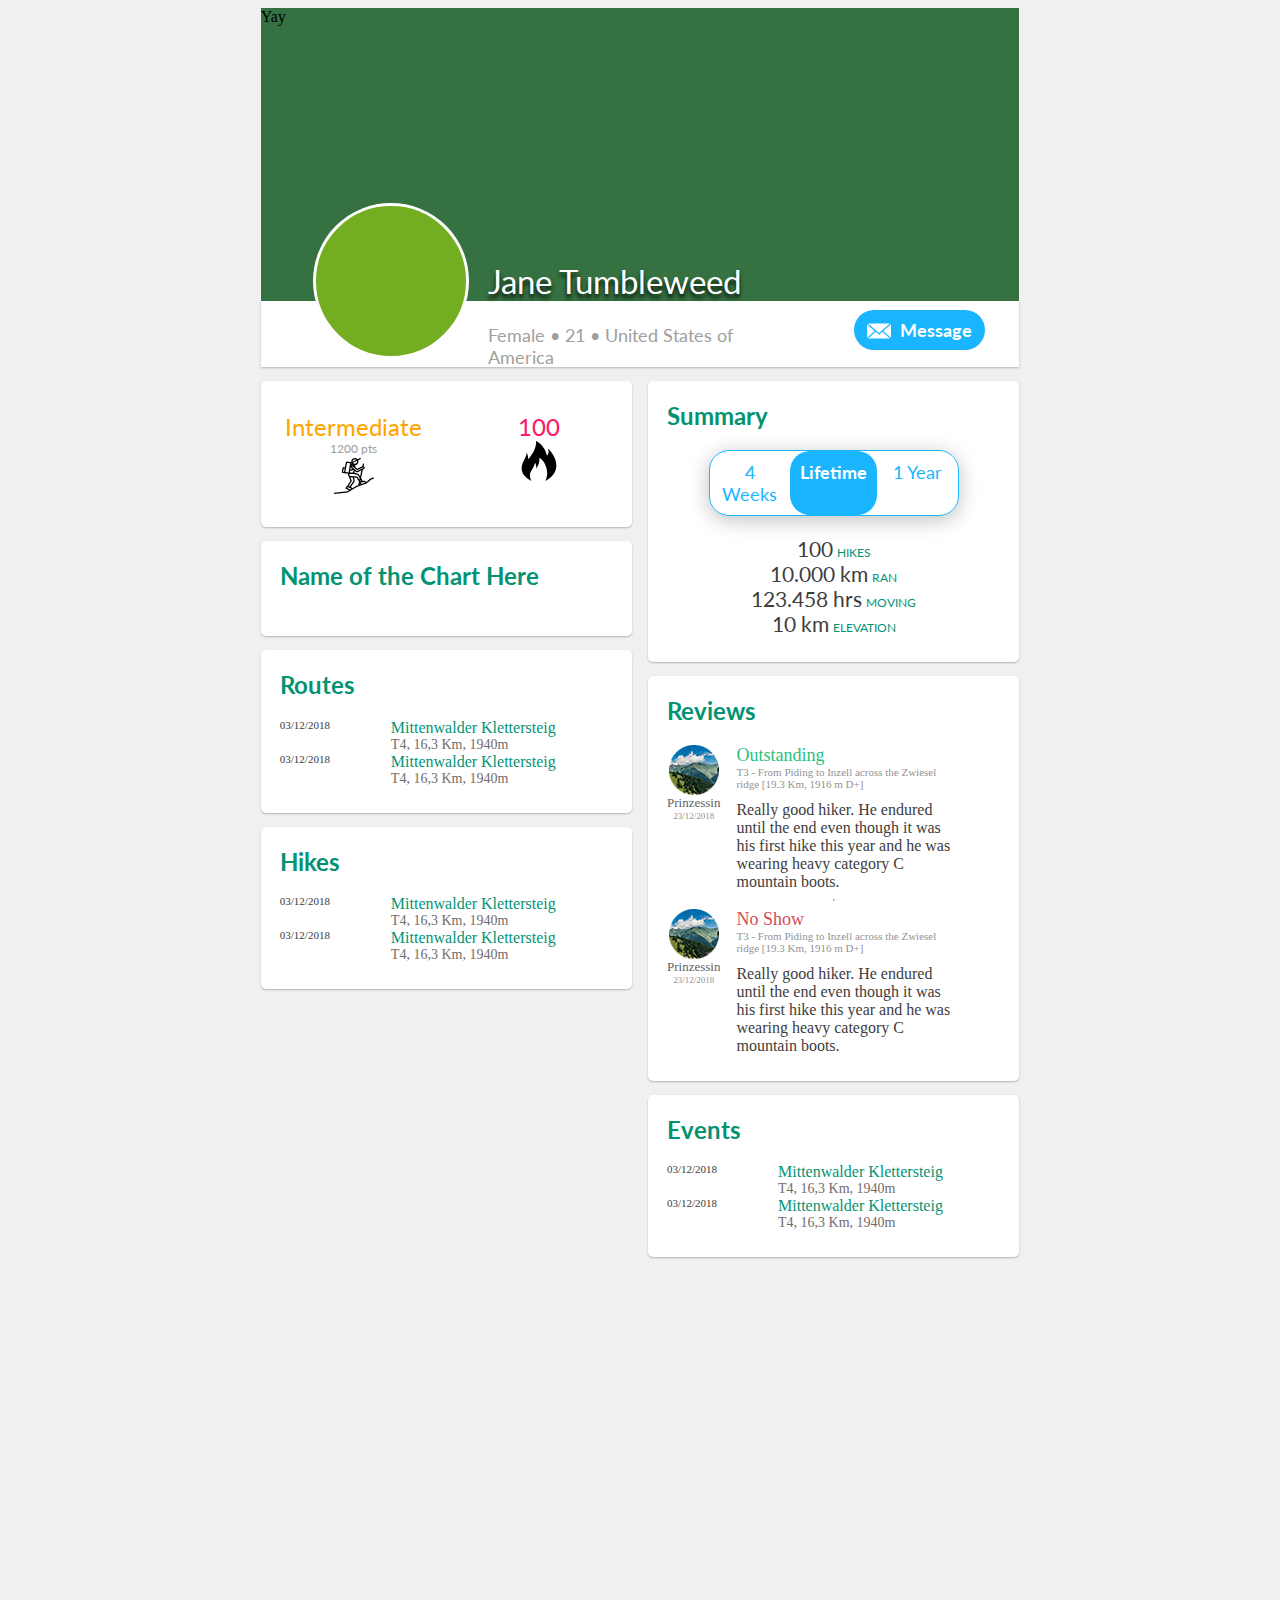
==== profile.html @ 870a99e7 "Responsive width" ====
<html>
<head>
 <link rel="stylesheet" type="text/css" href="style.css">
 <link href="https://fonts.googleapis.com/css?family=Lato" rel="stylesheet">
</head>
<body>
<div id="center">
<header>
  <div id="cover-photo">
    Yay
    <div id="profile-pic">
    </div>
    <div id="name">
    Jane Tumbleweed
    </div>
  </div>
  <div id="basic-info">
    <div class="info-section">
    <span class="info">Female • 21 • United States of America</span>
    </div>
    <div class="info-button">
      <button class="button">
        <span class="button-icon msgicon"/></span>
        <span>Message</span>
      </button>
    </div>
  </div>
</header>
<div id="body">
  <div class="column">
    <div class="content exp">
      <div class="experience">
        <span class="exp-level">Intermediate</span><br/>
        <span class="exp-level pts">1200 pts</span><br/>
        <img height="40px" width="40px" src="img/adventurer.svg"/>
      </div>
      <div class="experience">
        <span class="karma">100</span><br/>
        <img height="40px" width="40px" src="img/karma.svg"/>

      </div>
    </div>
    <div class="content">
      <h2>Name of the Chart Here</h2>
    </div>
    <div class="content">
      <h2>Routes</h2>
      <div class="route">
        <div class="route-date">
          03/12/2018
        </div>
        <div class="route-details">
          <h4>Mittenwalder Klettersteig</h4>
          <span class="subtitle">T4, 16,3 Km, 1940m</span>
        </div>
      </div>
      <div class="route">
        <div class="route-date">
          03/12/2018
        </div>
        <div class="route-details">
          <h4>Mittenwalder Klettersteig</h4>
          <span class="subtitle">T4, 16,3 Km, 1940m</span>
        </div>
      </div>
    </div>
    <div class="content">
      <h2>Hikes</h2>
      <div class="route">
        <div class="route-date">
          03/12/2018
        </div>
        <div class="route-details">
          <h4>Mittenwalder Klettersteig</h4>
          <span class="subtitle">T4, 16,3 Km, 1940m</span>
        </div>
      </div>
      <div class="route">
        <div class="route-date">
          03/12/2018
        </div>
        <div class="route-details">
          <h4>Mittenwalder Klettersteig</h4>
          <span class="subtitle">T4, 16,3 Km, 1940m</span>
        </div>
      </div>
    </div>
  </div>
  <div class="column">
    <div class="content summary">
      <h2>Summary</h2>
      <div class="tab">
        <div class="tab-inactive">
          4 Weeks
        </div>
        <div class="tab-active">
          Lifetime
        </div>
        <div class="tab-inactive">
          1 Year
        </div>
      </div>
      <span class="exp-data">100</span> <span class="exp-name">HIKES</span><br/>
      <span class="exp-data">10.000 km</span> <span class="exp-name">RAN</span><br/>
      <span class="exp-data">123.458 hrs</span> <span class="exp-name">MOVING</span><br/>
      <span class="exp-data">10 km</span> <span class="exp-name">ELEVATION</span><br/>
    </div>
    <div class="content">
      <h2>Reviews</h2>
      <div class="review">
        <div class="review-deets">
          <img src="img/reviewer.png"/>
          <div class="reviewer-name">Prinzessin</div>
          <div class="review-date">23/12/2018</div>
        </div>
        <div class="review-content">
          <div class="review-content outstanding">Outstanding</div>
          <div class="review-content subtitle">T3 - From Piding to Inzell across the Zwiesel ridge [19.3 Km, 1916 m D+]</div>
          <div class="review-body">Really good hiker. He endured until the end even though it was his first hike this year and he was wearing heavy category C mountain boots.</div>
        </div>
      </div>
      <hr>
      <div class="review">
        <div class="review-deets">
          <img src="img/reviewer.png"/>
          <div class="reviewer-name">Prinzessin</div>
          <div class="review-date">23/12/2018</div>
        </div>
        <div class="review-content">
          <div class="review-content bad">No Show</div>
          <div class="review-content subtitle">T3 - From Piding to Inzell across the Zwiesel ridge [19.3 Km, 1916 m D+]</div>
          <div class="review-body">Really good hiker. He endured until the end even though it was his first hike this year and he was wearing heavy category C mountain boots.</div>
        </div>
      </div>
    </div>
    <div class="content">
      <h2>Events</h2>
      <div class="route">
        <div class="route-date">
          03/12/2018
        </div>
        <div class="route-details">
          <h4>Mittenwalder Klettersteig</h4>
          <span class="subtitle">T4, 16,3 Km, 1940m</span>
        </div>
      </div>
      <div class="route">
        <div class="route-date">
          03/12/2018
        </div>
        <div class="route-details">
          <h4>Mittenwalder Klettersteig</h4>
          <span class="subtitle">T4, 16,3 Km, 1940m</span>
        </div>
      </div>
    </div>
  </div>
</div>
</div>
</body>
</html>
---- style.css ----
body{
  background: #F0F0F0;
}

h2{
font-family: Lato;
font-weight: bold;
font-size: 24px;
color: #049372;
text-align: left;
}

h4{
  font-family: Roboto;
  font-style: normal;
  font-weight: normal;
  font-size: 16px;
  color: #049376;
  margin: unset;
}
#center{
  display: grid;
  margin: 0 auto;
  width: 60%;
}

header {
  display: grid;
}


#cover-photo{
  background: #367241;
  position: relative;
  height: 293px;
}

#name{
  position: absolute;
  bottom: 0px;
  left: 227px;
  font-family: Lato;
font-style: normal;
font-weight: normal;
font-size: 33px;
line-height: normal;
color: #FFFFFF;
text-shadow: 0px 4px 4px rgba(0, 0, 0, 0.9);

}

#profile-pic{
  position: absolute;
  top: 195px;
  left: 52px;
  width: 150px;
  height: 150px;
  background: #73AD21;
  border: 3px solid #ffffff;
  border-radius: 100px;
}
#basic-info{
  display: grid;
  background: #FFFFFF;
  grid-template-columns: 2fr 1fr;
  height: 66px;
  box-shadow: 0px 1px 2px rgba(0, 0, 0, 0.25);
}

.info-section{
  display:flex;
}

.info-button{
  display:flex;
  justify-content: flex-end;
  padding: 9px 34px 0 0;
}

.info{
  font-family: Lato;
font-size: 18px;
margin: 23px 0 0 227px;
color: #9E9E9E;
}

.msgicon{
  background-image: url(img/mail2.svg);
}

.button{
width: 131px;
height: 40px;
left: 983px;
top: 352px;
background: #19B5FE;
border-radius: 20px;
border: none;
font-family: Lato;
font-style: normal;
font-weight: bold;
font-size: 18px;
line-height: normal;
color: #FFFFFF;
}
.button > span{
  vertical-align: middle;
}
.button-icon{
  width: 24px;
  height: 24px;
  display:inline-block;
  margin-right: 5px;
}


#body{
  display: grid;
  grid-template-columns: 1fr 1fr;
  grid-template-rows: 1fr 1fr;
  padding-top: 14px;
  grid-gap: 14px 16px;
}

.column{
  display: grid;
  grid-template-columns: 1fr;
  row-gap: 14px;
  grid-auto-rows: minmax(min-content, max-content);
}

.content{
  width: auto;
  background: #FFFFFF;
  box-shadow: 0px 1px 2px rgba(0, 0, 0, 0.25);
  border-radius: 5px;
  display: grid;
  padding: 0 19px 26px 19px;
}

.content.exp{
  padding: 31px 0 31px 0;
  text-align:center;
  grid-template-columns: 1fr 1fr;
}

.exp-level{
font-family: Lato;
font-size: 24px;
color: #FFA400;
}
.exp-level.pts{
font-size: 12px;
line-height: normal;
color: #9E9E9E;
}

.karma{
  font-family: Lato;
font-size: 24px;
color: #FE1965;
}

.review{
  display:grid;
  grid-template-columns: 0.2fr 1fr;
  margin-right: 40px;
  grid-column-gap: 16px;
}

.review-deets{
  text-align: center;
}

.exp-data{
font-family: Lato;
font-size: 21px;
color: #3D3D3D;
  white-space: nowrap;
}
.exp-name{
  font-family: Lato;
  font-size: 12px;
  color: #049372;
}
.content.summary{
  text-align:center;
  display:block;
}

.tab{
  display:grid;
  grid-template-columns: 1fr 1fr 1fr;
  border: 1px solid #19B5FE;
  box-sizing: border-box;
  box-shadow: 0px 4px 20px rgba(0, 0, 0, 0.25);
  border-radius: 20px;
  width: 75%;
  text-align: center;
  margin: 0 auto 20px;
}

.tab-active{
background-color: #19B5FE;
box-sizing: border-box;
border-radius: 20px;
font-family: Lato;
font-style: normal;
font-weight: bold;
font-size: 18px;
line-height: normal;
color: #FFFFFF;
padding: 10px;
}

.tab-inactive{
  font-family: Lato;
  font-style: normal;
  font-weight: normal;
  font-size: 18px;
  line-height: normal;
  color: #19B5FE;
  padding: 10px;

}
.route{
  display:grid;
  grid-template-columns: 0.5fr 1fr;
}
.subtitle{
font-family: Roboto;
font-size: 14px;
color: #736C6C;
}
.route-date{
  font-family: Roboto;
  font-style: normal;
  font-weight: normal;
  font-size: 11px;
  line-height: normal;
  color: #3D3D3D;

}

.review-content{
  font-family: Roboto;
  font-style: normal;
  font-weight: normal;
  font-size: 18px;
  line-height: normal;
}
.review-content.outstanding{
color: #26C281;
}
.review-content.bad{
color: #D24D57;
}
.review-content.ok{
  color: #FE9F19;
}
.review-body{
  font-family: Roboto;
font-style: normal;
font-weight: normal;
font-size: 16px;
line-height: normal;
color: #3D3D3D;
}

.review-content.subtitle{
  font-size: 11px;
  color: #939393;
  margin-bottom: 11px;
}
.reviewer-name{
  font-family: Roboto;
font-style: normal;
font-weight: normal;
font-size: 13px;
line-height: normal;
color: #626262;
}
.review-date{
  font-family: Roboto;
font-style: normal;
font-weight: normal;
font-size: 9px;
line-height: normal;
color: #939393;

}
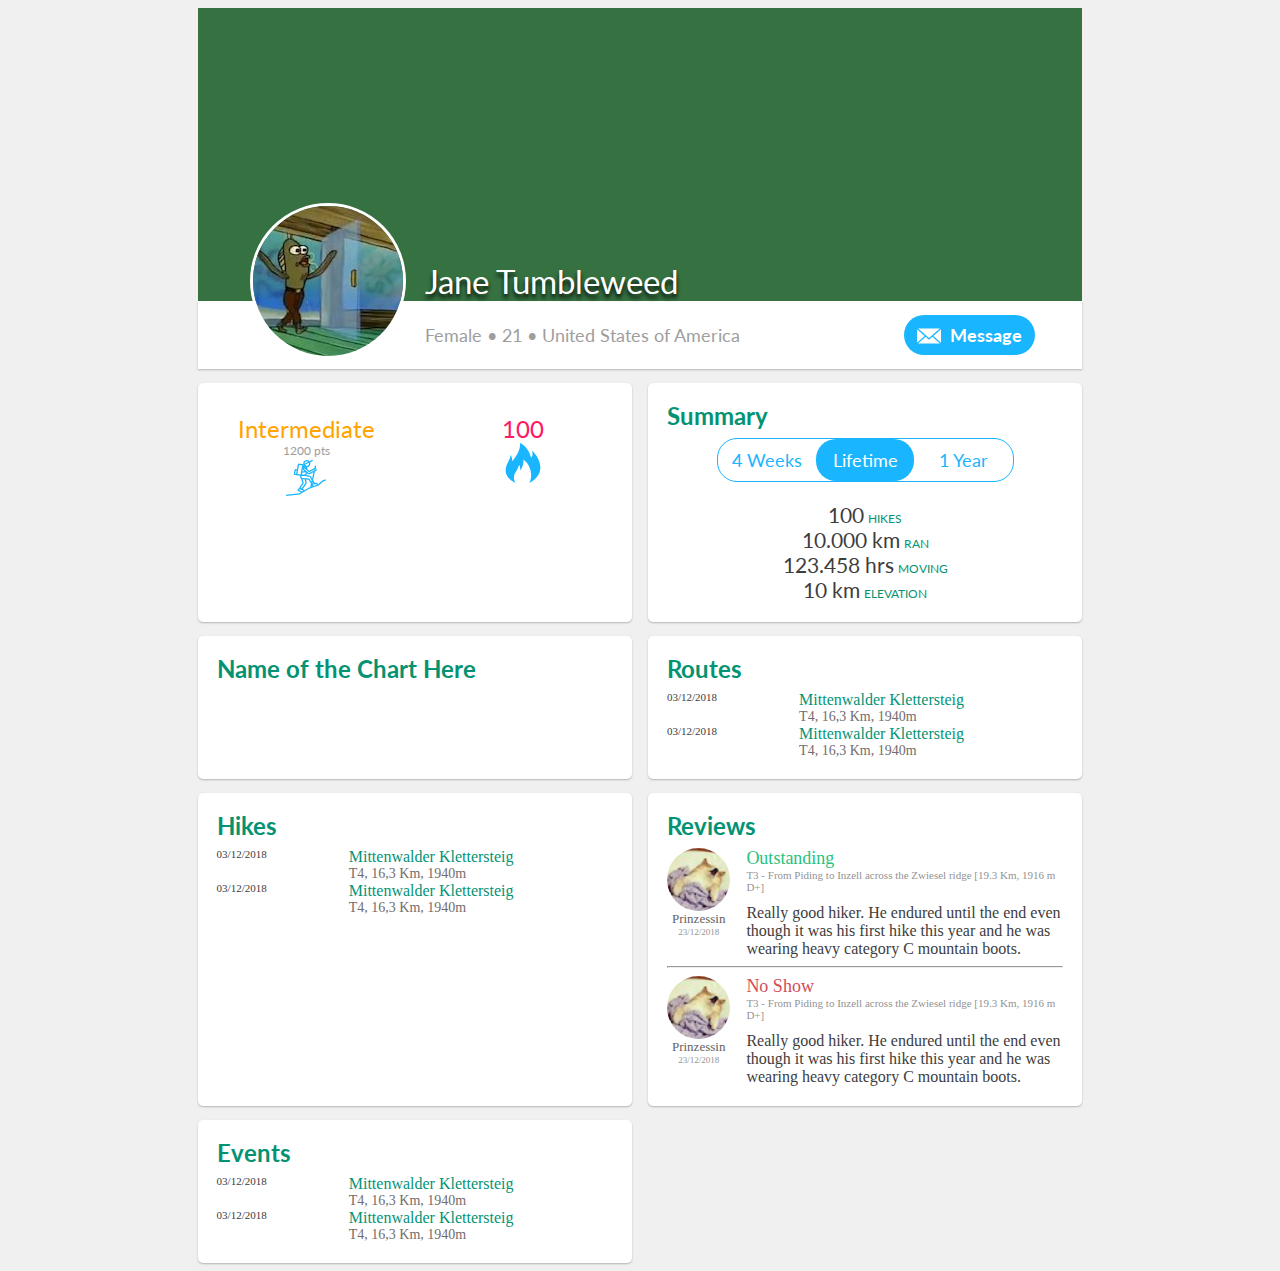
==== commit f32fa854: "Made page responsive" ====
--- a/profile.html
+++ b/profile.html
@@ -7,37 +7,31 @@
 <div id="center">
 <header>
   <div id="cover-photo">
-    Yay
     <div id="profile-pic">
+      <img src="img/profile-pic.jpg"/>
     </div>
     <div id="name">
     Jane Tumbleweed
     </div>
   </div>
   <div id="basic-info">
-    <div class="info-section">
-    <span class="info">Female • 21 • United States of America</span>
-    </div>
-    <div class="info-button">
+    <h3 class="info">Female • 21 • United States of America</h3>
       <button class="button">
         <span class="button-icon msgicon"/></span>
         <span>Message</span>
       </button>
-    </div>
   </div>
 </header>
 <div id="body">
-  <div class="column">
     <div class="content exp">
       <div class="experience">
-        <span class="exp-level">Intermediate</span><br/>
-        <span class="exp-level pts">1200 pts</span><br/>
-        <img height="40px" width="40px" src="img/adventurer.svg"/>
+        <div class="exp-level">Intermediate</div>
+        <div class="exp-level pts">1200 pts</div>
+        <div class="exp-icons"><img src="img/adventurer.svg"/></div>
       </div>
       <div class="experience">
-        <span class="karma">100</span><br/>
-        <img height="40px" width="40px" src="img/karma.svg"/>
-
+        <div class="karma">100</div>
+        <div class="exp-icons"><img src="img/karma.svg"/></div>
       </div>
     </div>
     <div class="content">
@@ -85,36 +79,34 @@
         </div>
       </div>
     </div>
-  </div>
-  <div class="column">
     <div class="content summary">
       <h2>Summary</h2>
       <div class="tab">
         <div class="tab-inactive">
-          4 Weeks
+          <h3 class="lato">4 Weeks</h3>
         </div>
         <div class="tab-active">
-          Lifetime
+          <h3 class="lato">Lifetime</h3>
         </div>
         <div class="tab-inactive">
-          1 Year
+          <h3 class="lato">1 Year</h3>
         </div>
       </div>
-      <span class="exp-data">100</span> <span class="exp-name">HIKES</span><br/>
-      <span class="exp-data">10.000 km</span> <span class="exp-name">RAN</span><br/>
-      <span class="exp-data">123.458 hrs</span> <span class="exp-name">MOVING</span><br/>
-      <span class="exp-data">10 km</span> <span class="exp-name">ELEVATION</span><br/>
+      <div><span class="exp-data">100</span> <span class="exp-name">HIKES</span></div>
+      <div><span class="exp-data">10.000 km</span> <span class="exp-name">RAN</span></div>
+      <div><span class="exp-data">123.458 hrs</span> <span class="exp-name">MOVING</span></div>
+      <div><span class="exp-data">10 km</span> <span class="exp-name">ELEVATION</span></div>
     </div>
     <div class="content">
       <h2>Reviews</h2>
       <div class="review">
         <div class="review-deets">
-          <img src="img/reviewer.png"/>
+          <div class="img-icon"><img src="img/reviewer.jpg"/></div>
           <div class="reviewer-name">Prinzessin</div>
           <div class="review-date">23/12/2018</div>
         </div>
         <div class="review-content">
-          <div class="review-content outstanding">Outstanding</div>
+          <h3 class="outstanding">Outstanding</h3>
           <div class="review-content subtitle">T3 - From Piding to Inzell across the Zwiesel ridge [19.3 Km, 1916 m D+]</div>
           <div class="review-body">Really good hiker. He endured until the end even though it was his first hike this year and he was wearing heavy category C mountain boots.</div>
         </div>
@@ -122,12 +114,12 @@
       <hr>
       <div class="review">
         <div class="review-deets">
-          <img src="img/reviewer.png"/>
+          <div class="img-icon"><img src="img/reviewer.jpg"/></div>
           <div class="reviewer-name">Prinzessin</div>
           <div class="review-date">23/12/2018</div>
         </div>
         <div class="review-content">
-          <div class="review-content bad">No Show</div>
+          <h3 class="bad">No Show</h3>
           <div class="review-content subtitle">T3 - From Piding to Inzell across the Zwiesel ridge [19.3 Km, 1916 m D+]</div>
           <div class="review-body">Really good hiker. He endured until the end even though it was his first hike this year and he was wearing heavy category C mountain boots.</div>
         </div>
@@ -154,7 +146,6 @@
         </div>
       </div>
     </div>
-  </div>
 </div>
 </div>
 </body>
--- a/style.css
+++ b/style.css
@@ -1,27 +1,55 @@
 body{
   background: #F0F0F0;
-}
+  font-size: 16px;
+  color: #3D3D3D;
+}
+
 
 h2{
+    margin: 8px 0 8px 0;
+  }
+
+h2, #name, .info, .button, .exp-level, .karma, .exp-data, .exp-name, .lato{
 font-family: Lato;
+font-style: normal;
+font-weight: normal;
+line-height: normal;
+}
+
+body, h4, h3, .subtitle, .route-date, .reviewer-name, .review-date{
+  font-family: Roboto;
+  font-style: normal;
+  font-weight: normal;
+  line-height: normal;
+}
+
+img{
+  width:100%;
+  height:auto;
+}
+
+h2{
 font-weight: bold;
 font-size: 24px;
 color: #049372;
 text-align: left;
 }
 
+h3{
+  font-size: 18px;
+  margin:0;
+}
+
 h4{
-  font-family: Roboto;
-  font-style: normal;
-  font-weight: normal;
   font-size: 16px;
   color: #049376;
   margin: unset;
 }
+
 #center{
   display: grid;
   margin: 0 auto;
-  width: 60%;
+  width: 90%;
 }
 
 header {
@@ -39,14 +67,10 @@
   position: absolute;
   bottom: 0px;
   left: 227px;
-  font-family: Lato;
-font-style: normal;
-font-weight: normal;
-font-size: 33px;
-line-height: normal;
-color: #FFFFFF;
-text-shadow: 0px 4px 4px rgba(0, 0, 0, 0.9);
-
+  font-size: 33px;
+  line-height: normal;
+  color: #FFFFFF;
+  text-shadow: 0px 4px 4px rgba(0, 0, 0, 0.9);
 }
 
 #profile-pic{
@@ -58,29 +82,18 @@
   background: #73AD21;
   border: 3px solid #ffffff;
   border-radius: 100px;
+  overflow: hidden;
 }
 #basic-info{
   display: grid;
   background: #FFFFFF;
   grid-template-columns: 2fr 1fr;
-  height: 66px;
+  height: auto;
   box-shadow: 0px 1px 2px rgba(0, 0, 0, 0.25);
 }
 
-.info-section{
-  display:flex;
-}
-
-.info-button{
-  display:flex;
-  justify-content: flex-end;
-  padding: 9px 34px 0 0;
-}
-
 .info{
-  font-family: Lato;
-font-size: 18px;
-margin: 23px 0 0 227px;
+margin: 23px 0 23px 227px;
 color: #9E9E9E;
 }
 
@@ -91,17 +104,14 @@
 .button{
 width: 131px;
 height: 40px;
-left: 983px;
-top: 352px;
 background: #19B5FE;
 border-radius: 20px;
 border: none;
-font-family: Lato;
-font-style: normal;
 font-weight: bold;
 font-size: 18px;
 line-height: normal;
 color: #FFFFFF;
+margin: 14px 34px 0 117px;
 }
 .button > span{
   vertical-align: middle;
@@ -116,17 +126,16 @@
 
 #body{
   display: grid;
-  grid-template-columns: 1fr 1fr;
-  grid-template-rows: 1fr 1fr;
+  grid-template: auto auto auto auto / 1fr 1fr;
   padding-top: 14px;
   grid-gap: 14px 16px;
+  grid-auto-rows: minmax(min-content, max-content);
 }
 
 .column{
   display: grid;
   grid-template-columns: 1fr;
   row-gap: 14px;
-  grid-auto-rows: minmax(min-content, max-content);
 }
 
 .content{
@@ -134,18 +143,21 @@
   background: #FFFFFF;
   box-shadow: 0px 1px 2px rgba(0, 0, 0, 0.25);
   border-radius: 5px;
-  display: grid;
-  padding: 0 19px 26px 19px;
+  padding: 10px 19px 20px 19px;
 }
 
 .content.exp{
   padding: 31px 0 31px 0;
   text-align:center;
+  display: grid;
   grid-template-columns: 1fr 1fr;
 }
-
+.exp-icons{
+  height:40px;
+  width: 40px;
+  margin: 0 auto;
+}
 .exp-level{
-font-family: Lato;
 font-size: 24px;
 color: #FFA400;
 }
@@ -156,7 +168,6 @@
 }
 
 .karma{
-  font-family: Lato;
 font-size: 24px;
 color: #FE1965;
 }
@@ -164,7 +175,6 @@
 .review{
   display:grid;
   grid-template-columns: 0.2fr 1fr;
-  margin-right: 40px;
   grid-column-gap: 16px;
 }
 
@@ -173,19 +183,18 @@
 }
 
 .exp-data{
-font-family: Lato;
 font-size: 21px;
 color: #3D3D3D;
   white-space: nowrap;
 }
 .exp-name{
-  font-family: Lato;
   font-size: 12px;
   color: #049372;
 }
 .content.summary{
   text-align:center;
   display:block;
+  grid-area: 1 / 2 / 2 / 3;
 }
 
 .tab{
@@ -193,7 +202,6 @@
   grid-template-columns: 1fr 1fr 1fr;
   border: 1px solid #19B5FE;
   box-sizing: border-box;
-  box-shadow: 0px 4px 20px rgba(0, 0, 0, 0.25);
   border-radius: 20px;
   width: 75%;
   text-align: center;
@@ -204,67 +212,38 @@
 background-color: #19B5FE;
 box-sizing: border-box;
 border-radius: 20px;
-font-family: Lato;
-font-style: normal;
 font-weight: bold;
-font-size: 18px;
-line-height: normal;
 color: #FFFFFF;
 padding: 10px;
 }
 
 .tab-inactive{
-  font-family: Lato;
-  font-style: normal;
-  font-weight: normal;
-  font-size: 18px;
-  line-height: normal;
   color: #19B5FE;
   padding: 10px;
-
 }
 .route{
   display:grid;
   grid-template-columns: 0.5fr 1fr;
 }
 .subtitle{
-font-family: Roboto;
 font-size: 14px;
 color: #736C6C;
 }
 .route-date{
-  font-family: Roboto;
-  font-style: normal;
-  font-weight: normal;
   font-size: 11px;
-  line-height: normal;
   color: #3D3D3D;
-
-}
-
-.review-content{
-  font-family: Roboto;
-  font-style: normal;
-  font-weight: normal;
-  font-size: 18px;
-  line-height: normal;
-}
-.review-content.outstanding{
+}
+
+/*review content*/
+
+h3.outstanding{
 color: #26C281;
 }
-.review-content.bad{
+h3.bad{
 color: #D24D57;
 }
-.review-content.ok{
+h3.ok{
   color: #FE9F19;
-}
-.review-body{
-  font-family: Roboto;
-font-style: normal;
-font-weight: normal;
-font-size: 16px;
-line-height: normal;
-color: #3D3D3D;
 }
 
 .review-content.subtitle{
@@ -273,19 +252,123 @@
   margin-bottom: 11px;
 }
 .reviewer-name{
-  font-family: Roboto;
-font-style: normal;
-font-weight: normal;
 font-size: 13px;
-line-height: normal;
 color: #626262;
 }
 .review-date{
-  font-family: Roboto;
-font-style: normal;
-font-weight: normal;
 font-size: 9px;
-line-height: normal;
 color: #939393;
-
-}
+}
+.img-icon{
+  border-radius: 50%;
+  overflow:hidden;
+}
+
+/*responsive*/
+
+@media screen and (min-width: 360px) {
+  #center {width: 98%;}
+}
+
+@media screen and (max-width: 360px){
+  #body{
+    display: block;
+  }
+  #profile-pic {
+    width: 120px;
+    height: 120px;
+    left: calc(50% - 60px);
+    top:50px;
+  }
+  #cover-photo{
+    height: 255px;
+  }
+  #basic-info{
+    height:auto;
+    grid-template-columns: 1fr
+  }
+  #name{
+    position: static;
+    margin-top: 210px;
+    text-align:center;
+    bottom: 0;
+    left:0;
+  }
+  .info{
+    margin: 0 auto;
+    text-align: center;
+    margin: 10px 0 5px 0;
+  }
+  .button{
+    margin: 0 auto 10px;
+  }
+  .content{
+    padding: 10px 19px 16px 19px;
+    margin: 8px 0 8px 0;
+  }
+  .tab{
+    width: 100%;
+  }
+  .tab-active,.tab-inactive > h3{
+    font-size: 17px;
+  }
+}
+
+@media screen and (min-width: 768px) {
+  #center {width: 80%;}
+}
+@media screen and (min-width: 361px) and (max-width: 768px){
+  .button {
+    height:40px;
+  margin:14px 34px 0 41px;}
+  .info {margin: 16px 0 0 175px;}
+  .info-button{padding: 9px 15px 0 0;}
+  #profile-pic {
+    width: 120px;
+    height: 120px;
+    left: 31px;
+    top: 141px;
+  }
+  #name {
+    left:175px;
+    font-size: 32px;
+  }
+  #cover-photo{
+    height: 212px;
+  }
+  .tab{
+    width: 100%;
+  }
+  h3{
+    font-size: 16px;
+  }
+
+}
+
+@media screen and (min-width: 1024px)  {
+  #center {width:70%}
+}
+@media screen and (min-width 768) and (max-width: 1024px)  {
+.button{
+  margin: 14px 10px 0 76px}
+#profile-pic {
+  width: 130px;
+  height: 130px;
+  left: 31px;
+  top: 168px;
+}
+#cover-photo{
+  height: 255px;
+}
+.info{
+  margin: 23px 0 0 184px;
+}
+#name{
+  left:185px;
+}
+}
+
+
+@media screen and (min-width: 1440px)  {
+  #center {width:60%}
+}
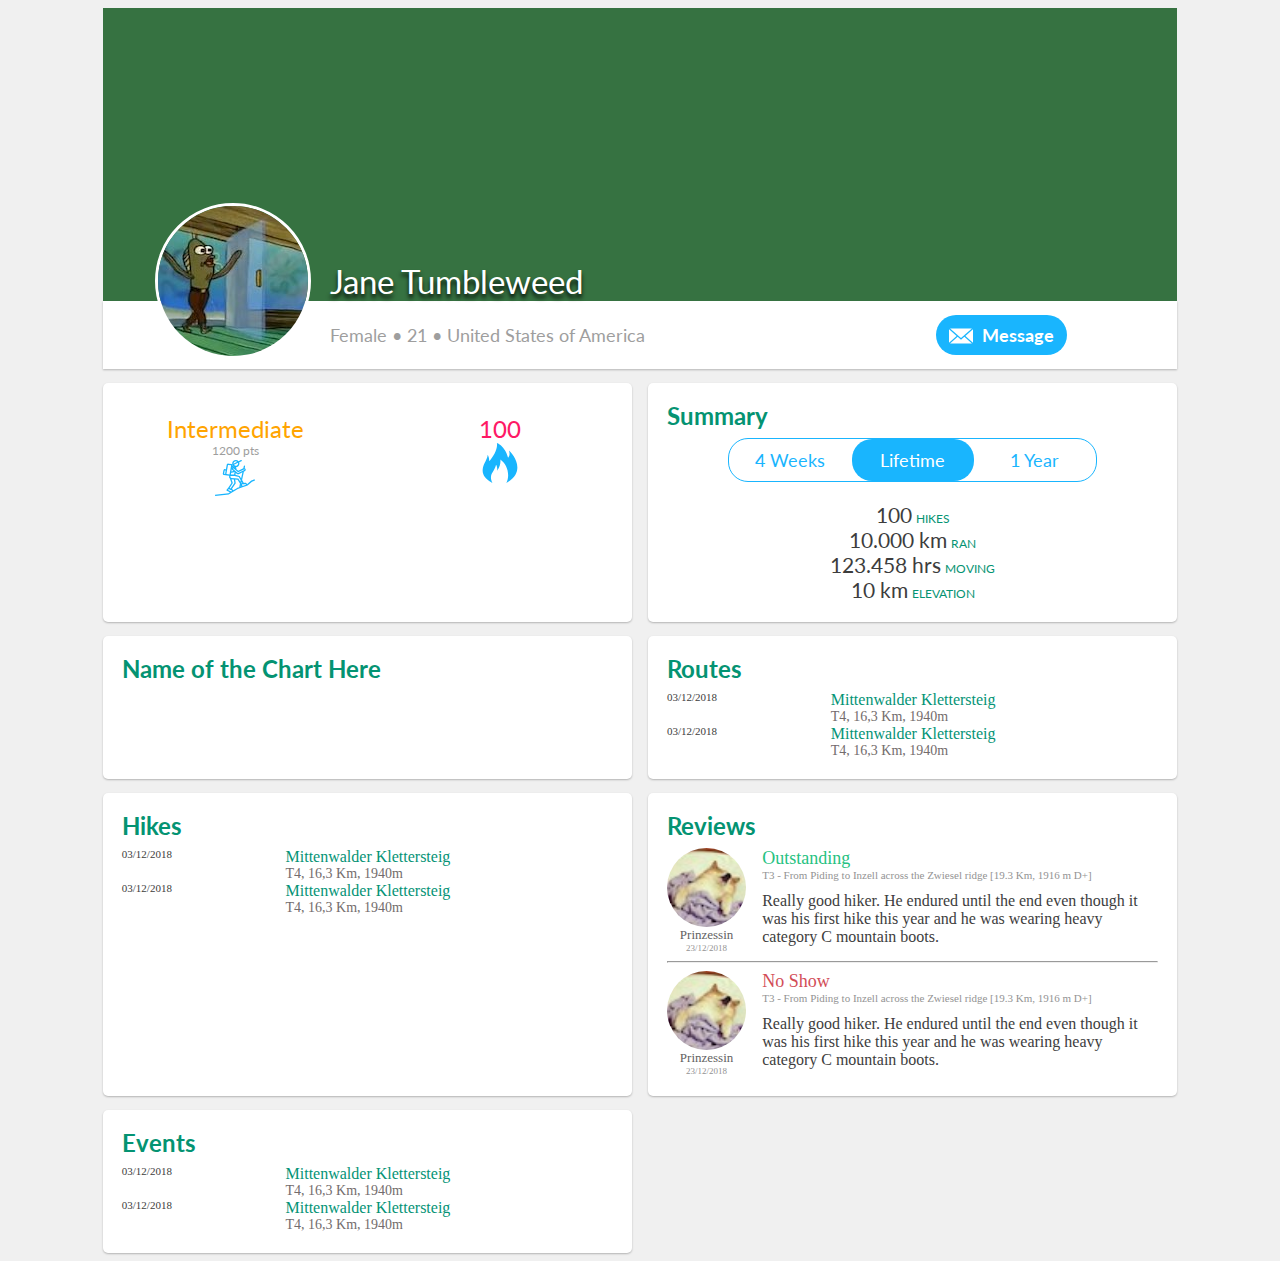
==== commit 716785fd: "Font update" ====
--- a/profile.html
+++ b/profile.html
@@ -1,6 +1,8 @@
 <html>
 <head>
+  <meta name="viewport" content="width=device-width, initial-scale=1">
  <link rel="stylesheet" type="text/css" href="style.css">
+ <link href="https://fonts.googleapis.com/css?family=Lato" rel="stylesheet">
  <link href="https://fonts.googleapis.com/css?family=Lato" rel="stylesheet">
 </head>
 <body>
--- a/style.css
+++ b/style.css
@@ -269,8 +269,44 @@
 @media screen and (min-width: 360px) {
   #center {width: 98%;}
 }
-
-@media screen and (max-width: 360px){
+/*ipad*/
+@media screen and (max-width: 768px){
+  .button {
+    height:40px;
+  margin:auto 14px auto 73px;
+}
+  .info {
+    margin: 0 0 0 175px;
+  }
+  .info-button{
+    padding: 9px 15px 0 0;
+  }
+  #basic-info{
+    padding: 10px 0 10px 0;
+  }
+  #profile-pic {
+    width: 120px;
+    height: 120px;
+    left: 31px;
+    top: 141px;
+  }
+  #name {
+    left:175px;
+    font-size: 32px;
+  }
+  #cover-photo{
+    height: 212px;
+  }
+  .tab{
+    width: 100%;
+  }
+  h3{
+    font-size: 16px;
+  }
+
+}
+/*mobile*/
+@media screen and (max-width: 375px){
   #body{
     display: block;
   }
@@ -315,38 +351,11 @@
 }
 
 @media screen and (min-width: 768px) {
-  #center {width: 80%;}
-}
-@media screen and (min-width: 361px) and (max-width: 768px){
-  .button {
-    height:40px;
-  margin:14px 34px 0 41px;}
-  .info {margin: 16px 0 0 175px;}
-  .info-button{padding: 9px 15px 0 0;}
-  #profile-pic {
-    width: 120px;
-    height: 120px;
-    left: 31px;
-    top: 141px;
-  }
-  #name {
-    left:175px;
-    font-size: 32px;
-  }
-  #cover-photo{
-    height: 212px;
-  }
-  .tab{
-    width: 100%;
-  }
-  h3{
-    font-size: 16px;
-  }
-
+  #center {width: 95%;}
 }
 
 @media screen and (min-width: 1024px)  {
-  #center {width:70%}
+  #center {width:85%}
 }
 @media screen and (min-width 768) and (max-width: 1024px)  {
 .button{
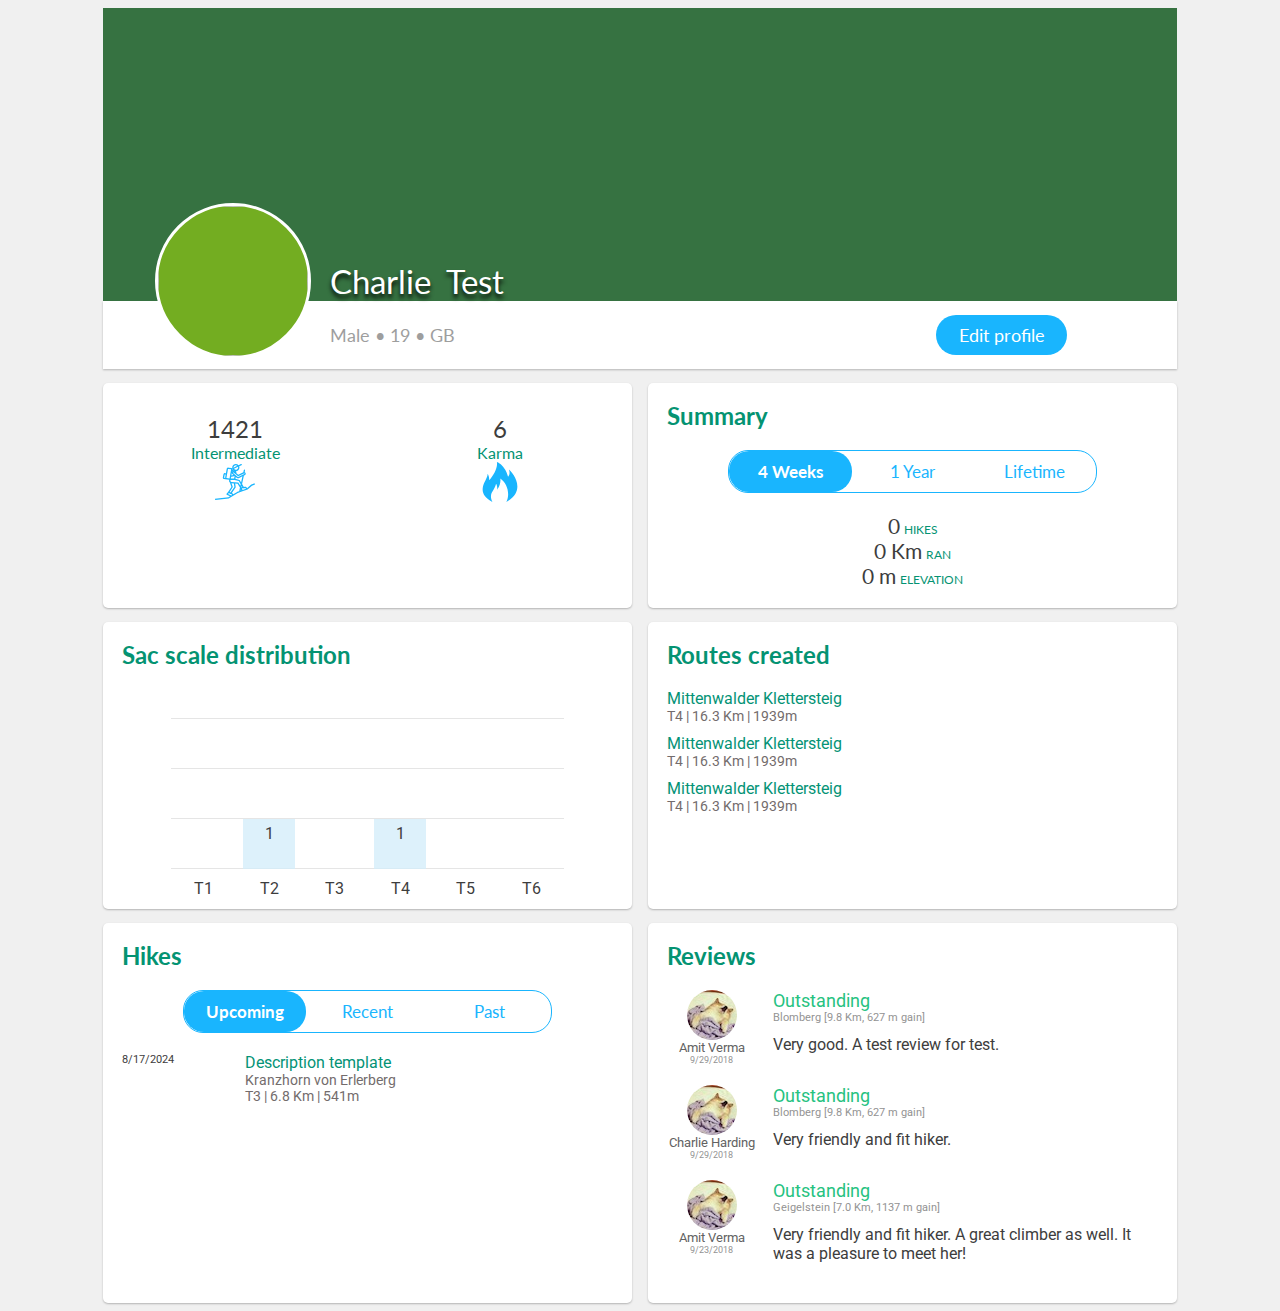
==== commit 9a26f433: "dynamic" ====
--- a/profile.html
+++ b/profile.html
@@ -1,154 +1,446 @@
 <html>
+
 <head>
   <meta name="viewport" content="width=device-width, initial-scale=1">
- <link rel="stylesheet" type="text/css" href="style.css">
- <link href="https://fonts.googleapis.com/css?family=Lato" rel="stylesheet">
- <link href="https://fonts.googleapis.com/css?family=Lato" rel="stylesheet">
+  <link rel="stylesheet" type="text/css" href="style.css">
+  <link href="https://fonts.googleapis.com/css?family=Lato" rel="stylesheet">
+  <link href="https://fonts.googleapis.com/css?family=Roboto" rel="stylesheet">
 </head>
+
 <body>
-<div id="center">
-<header>
-  <div id="cover-photo">
-    <div id="profile-pic">
-      <img src="img/profile-pic.jpg"/>
-    </div>
-    <div id="name">
-    Jane Tumbleweed
+  <div id="center">
+    <header>
+      <div id="cover-photo">
+        <div id="profile-pic">
+          <img data-value="profile_picture"/>
+        </div>
+        <div id="name">
+          <span data-value="first_name"></span>&nbsp;
+          <span data-value="last_name"></span>
+        </div>
+      </div>
+      <div id="basic-info">
+        <h3 class="info"><span data-value="sex">Female</span> • <span data-value="age">21</span> • <span data-value="nationality">United States of America</span></h3>
+        <button class="button">
+          <span>Edit profile</span>
+        </button>
+        <button class="button hidden">
+          <span class="button-icon msgicon" /></span>
+          <span>Message</span>
+        </button>
+      </div>
+    </header>
+    <div id="body">
+      <div class="content exp">
+        <div class="experience">
+          <div class="karma"><span data-value="points"></span></div>
+          <div class="exp-level" data-value="experience_level_category">Intermediate</div>
+          <div class="exp-icons"><img src="img/adventurer.svg" /></div>
+        </div>
+        <div class="experience">
+          <div class="karma" data-value="karma_points">100</div>
+          <div class="exp-level">Karma</div>
+          <div class="exp-icons"><img src="img/karma.svg" /></div>
+        </div>
+      </div>
+      <div class="content charts">
+        <h2>Sac scale distribution</h2>
+        <ul class="chart">
+          <li>
+            <span title="T1"></span>
+          </li>
+          <li>
+            <span title="T2"></span>
+          </li>
+          <li>
+            <span title="T3"></span>
+          </li>
+          <li>
+            <span title="T4"></span>
+          </li>
+          <li>
+            <span title="T5"></span>
+          </li>
+          <li>
+            <span title="T6"></span>
+          </li>
+        </ul>  
+      </div>
+      <div class="content routes">
+        <h2>Routes created</h2>
+        <div id="routesHolder"></div>
+      </div>
+      <div class="content hikes">
+        <h2>Hikes</h2>
+        <div class="tab tab-view">
+            <div class="tab-head tab-active" data-tab="upcomingHike">
+              Upcoming
+            </div>
+            <div class="tab-head" data-tab="recentHike">
+              Recent
+            </div>
+            <div class="tab-head" data-tab="pastHike">
+              Past
+            </div>
+          </div>
+
+          <div class="tab-holder upcomingHike"></div>
+          <div class="tab-holder recentHike hidden"></div>
+          <div class="tab-holder pastHike hidden"></div>
+      </div>
+      <div class="content summary">
+        <h2>Summary</h2>
+        <div class="tab tab-view">
+          <div class="tab-head tab-active" data-tab="lastMonth">
+            4 Weeks
+          </div>
+          <div class="tab-head" data-tab="lastYear">
+            1 Year
+          </div>
+          <div class="tab-head" data-tab="lifeTime">
+            Lifetime
+          </div>
+        </div>
+        <div class="tab-holder lastMonth">
+          <div><span class="exp-data" data-value="hiking_stats.last_month_stats.count"></span> <span class="exp-name">HIKES</span></div>
+          <div><span class="exp-data"><span data-value="hiking_stats.last_month_stats.length"></span> Km</span> <span class="exp-name">RAN</span></div>
+          <div><span class="exp-data"><span data-value="hiking_stats.last_month_stats.elevation_gain"></span> m</span> <span class="exp-name">ELEVATION</span></div>
+        </div>
+        <div class="tab-holder lifeTime hidden">
+            <div><span class="exp-data" data-value="hiking_stats.all_time_stats.count"></span> <span class="exp-name">HIKES</span></div>
+            <div><span class="exp-data"><span data-value="hiking_stats.all_time_stats.length"></span> Km</span> <span class="exp-name">RAN</span></div>
+            <div><span class="exp-data"><span data-value="hiking_stats.all_time_stats.elevation_gain"></span> m</span> <span class="exp-name">ELEVATION</span></div>
+        </div>
+        <div class="tab-holder lastYear hidden">
+            <div><span class="exp-data" data-value="hiking_stats.last_year_stats.count"></span> <span class="exp-name">HIKES</span></div>
+            <div><span class="exp-data"><span data-value="hiking_stats.last_year_stats.length"></span> Km</span> <span class="exp-name">RAN</span></div>
+            <div><span class="exp-data"><span data-value="hiking_stats.last_year_stats.elevation_gain"></span> m</span> <span class="exp-name">ELEVATION</span></div>
+        </div>
+      </div>
+      <div class="content reviews">
+        <h2>Reviews</h2>
+        <div id="reviewHolder"></div>
+      </div>
     </div>
   </div>
-  <div id="basic-info">
-    <h3 class="info">Female • 21 • United States of America</h3>
-      <button class="button">
-        <span class="button-icon msgicon"/></span>
-        <span>Message</span>
-      </button>
-  </div>
-</header>
-<div id="body">
-    <div class="content exp">
-      <div class="experience">
-        <div class="exp-level">Intermediate</div>
-        <div class="exp-level pts">1200 pts</div>
-        <div class="exp-icons"><img src="img/adventurer.svg"/></div>
-      </div>
-      <div class="experience">
-        <div class="karma">100</div>
-        <div class="exp-icons"><img src="img/karma.svg"/></div>
-      </div>
-    </div>
-    <div class="content">
-      <h2>Name of the Chart Here</h2>
-    </div>
-    <div class="content">
-      <h2>Routes</h2>
-      <div class="route">
-        <div class="route-date">
-          03/12/2018
-        </div>
-        <div class="route-details">
-          <h4>Mittenwalder Klettersteig</h4>
-          <span class="subtitle">T4, 16,3 Km, 1940m</span>
-        </div>
-      </div>
-      <div class="route">
-        <div class="route-date">
-          03/12/2018
-        </div>
-        <div class="route-details">
-          <h4>Mittenwalder Klettersteig</h4>
-          <span class="subtitle">T4, 16,3 Km, 1940m</span>
-        </div>
-      </div>
-    </div>
-    <div class="content">
-      <h2>Hikes</h2>
-      <div class="route">
-        <div class="route-date">
-          03/12/2018
-        </div>
-        <div class="route-details">
-          <h4>Mittenwalder Klettersteig</h4>
-          <span class="subtitle">T4, 16,3 Km, 1940m</span>
-        </div>
-      </div>
-      <div class="route">
-        <div class="route-date">
-          03/12/2018
-        </div>
-        <div class="route-details">
-          <h4>Mittenwalder Klettersteig</h4>
-          <span class="subtitle">T4, 16,3 Km, 1940m</span>
-        </div>
-      </div>
-    </div>
-    <div class="content summary">
-      <h2>Summary</h2>
-      <div class="tab">
-        <div class="tab-inactive">
-          <h3 class="lato">4 Weeks</h3>
-        </div>
-        <div class="tab-active">
-          <h3 class="lato">Lifetime</h3>
-        </div>
-        <div class="tab-inactive">
-          <h3 class="lato">1 Year</h3>
-        </div>
-      </div>
-      <div><span class="exp-data">100</span> <span class="exp-name">HIKES</span></div>
-      <div><span class="exp-data">10.000 km</span> <span class="exp-name">RAN</span></div>
-      <div><span class="exp-data">123.458 hrs</span> <span class="exp-name">MOVING</span></div>
-      <div><span class="exp-data">10 km</span> <span class="exp-name">ELEVATION</span></div>
-    </div>
-    <div class="content">
-      <h2>Reviews</h2>
-      <div class="review">
-        <div class="review-deets">
-          <div class="img-icon"><img src="img/reviewer.jpg"/></div>
-          <div class="reviewer-name">Prinzessin</div>
-          <div class="review-date">23/12/2018</div>
-        </div>
-        <div class="review-content">
-          <h3 class="outstanding">Outstanding</h3>
-          <div class="review-content subtitle">T3 - From Piding to Inzell across the Zwiesel ridge [19.3 Km, 1916 m D+]</div>
-          <div class="review-body">Really good hiker. He endured until the end even though it was his first hike this year and he was wearing heavy category C mountain boots.</div>
-        </div>
-      </div>
-      <hr>
-      <div class="review">
-        <div class="review-deets">
-          <div class="img-icon"><img src="img/reviewer.jpg"/></div>
-          <div class="reviewer-name">Prinzessin</div>
-          <div class="review-date">23/12/2018</div>
-        </div>
-        <div class="review-content">
-          <h3 class="bad">No Show</h3>
-          <div class="review-content subtitle">T3 - From Piding to Inzell across the Zwiesel ridge [19.3 Km, 1916 m D+]</div>
-          <div class="review-body">Really good hiker. He endured until the end even though it was his first hike this year and he was wearing heavy category C mountain boots.</div>
-        </div>
-      </div>
-    </div>
-    <div class="content">
-      <h2>Events</h2>
-      <div class="route">
-        <div class="route-date">
-          03/12/2018
-        </div>
-        <div class="route-details">
-          <h4>Mittenwalder Klettersteig</h4>
-          <span class="subtitle">T4, 16,3 Km, 1940m</span>
-        </div>
-      </div>
-      <div class="route">
-        <div class="route-date">
-          03/12/2018
-        </div>
-        <div class="route-details">
-          <h4>Mittenwalder Klettersteig</h4>
-          <span class="subtitle">T4, 16,3 Km, 1940m</span>
-        </div>
-      </div>
-    </div>
-</div>
-</div>
 </body>
-</html>
+<script>
+const data = {
+  "reviews": [
+    {
+      "comment": "Very good. A test review for test.",
+      "event_datetime": "2018-09-29T20:05:00Z",
+      "rating": 5,
+      "event_title": "Blomberg [9.8 Km, 627 m gain]",
+      "no_show": false,
+      "reviewer_name": "Amit Verma",
+      "reviewer_id": 1,
+      "event_id": 11
+    },
+    {
+      "comment": "Very friendly and fit hiker.",
+      "event_datetime": "2018-09-29T20:05:00Z",
+      "rating": 5,
+      "event_title": "Blomberg [9.8 Km, 627 m gain]",
+      "no_show": false,
+      "reviewer_name": "Charlie Harding",
+      "reviewer_id": 5,
+      "event_id": 11
+    },
+    {
+      "comment": "Very friendly and fit hiker. A great climber as well. It was a pleasure to meet her!",
+      "event_datetime": "2018-09-23T05:05:00Z",
+      "rating": 5,
+      "event_title": "Geigelstein [7.0 Km, 1137 m gain]",
+      "no_show": false,
+      "reviewer_name": "Amit Verma",
+      "reviewer_id": 1,
+      "event_id": 10
+    }
+  ],
+  "experience_level_category": "Intermediate",
+  "member_since": "2018-10-25T16:24:35Z",
+  "first_name": "Charlie",
+  "nationality": "GB",
+  "karma_points": 6,
+  "last_name": "Test",
+  "hiking_stats": {
+    "last_year_stats": {
+      "count": 2,
+      "length": 20.8,
+      "elevation_gain": 2139
+    },
+    "last_month_stats": {
+      "count": 0,
+      "length": 0,
+      "elevation_gain": 0
+    },
+    "all_time_stats": {
+      "count": 2,
+      "length": 20.8,
+      "elevation_gain": 2139
+    },
+    "sac_scale_distribution_stats": {
+      "T5": 0,
+      "T2": 1,
+      "T4": 1,
+      "T1": 0,
+      "T3": 0,
+      "T6": 0
+    }
+  },
+  "reviews_value": [
+    [
+      "5",
+      "Outstanding"
+    ],
+    [
+      "4",
+      "Excellent"
+    ],
+    [
+      "3",
+      "Good"
+    ],
+    [
+      "2",
+      "Poor"
+    ],
+    [
+      "1",
+      "Very disappointing"
+    ]
+  ],
+  "id": 6,
+  "upcoming_hikes": [
+    {
+      "date": "2024-08-17T10:00:00Z",
+      "route": {
+        "route_id": 261,
+        "route_title": "Kranzhorn von Erlerberg",
+        "distance": 6.8,
+        "elevation_gain": 541,
+        "sac_scale": "T3"
+      },
+      "is_organizer": false,
+      "event_title": "Description template",
+      "activity": "HI",
+      "event_id": 1
+    },
+    {
+      "event_title": "Social meetup test",
+      "date": "2019-10-02T09:15:00Z",
+      "activity": "SO",
+      "event_id": 38,
+      "is_organizer": true
+    }
+  ],
+  "cover_picture": "http://52.59.231.187/media/user_6/A_Fabulous_Sunset_PdTS4gT.jpg",
+  "hikes_done": [
+    {
+      "date": "2018-10-21T17:45:00Z",
+      "route": {
+        "route_id": 194,
+        "route_title": "Mittenwalder Klettersteig",
+        "distance": 16.3,
+        "elevation_gain": 1939,
+        "sac_scale": "T4"
+      },
+      "is_organizer": true,
+      "event_title": "Mittenwalder Klettersteig [16.3 Km, 1940 m gain]",
+      "activity": "HI",
+      "event_id": 18
+    },
+    {
+      "date": "2018-12-11T12:05:00Z",
+      "route": {
+        "route_id": 205,
+        "route_title": "Hochkalter-Überschreitung mit Steinberg",
+        "distance": 4.5,
+        "elevation_gain": 199,
+        "sac_scale": "T2"
+      },
+      "is_organizer": false,
+      "event_title": "Hochkalter-Überschreitung mit Steinberg [4.5 Km, 199 m gain]",
+      "activity": "HI",
+      "event_id": 22
+    }
+  ],
+  "route_created_list": [
+  {
+				"route_id": 194,
+				"route_title": "Mittenwalder Klettersteig",
+				"distance": 16.3,
+				"elevation_gain": 1939,
+				"sac_scale": "T4"
+			}  ,
+      {
+				"route_id": 194,
+				"route_title": "Mittenwalder Klettersteig",
+				"distance": 16.3,
+				"elevation_gain": 1939,
+				"sac_scale": "T4"
+			}  
+      ,{
+				"route_id": 194,
+				"route_title": "Mittenwalder Klettersteig",
+				"distance": 16.3,
+				"elevation_gain": 1939,
+				"sac_scale": "T4"
+			}    
+  ],
+  "points": 1421,
+  "cover_picture_thumbnail": "http://52.59.231.187/media/CACHE/images/user_6/A_Fabulous_Sunset_PdTS4gT/e695f5816d726bd2f762642b50dd198a.jpg",
+  "profile_picture_thumbnail": "http://52.59.231.187/media/CACHE/images/user_6/Thaneller/f1ccae5acd4f0aad76395c9753a7b147.jpg",
+  "upcoming_waitlisted_hikes": [],
+  "profile_picture": "http://52.59.231.187/media/user_6/Thaneller.jpg",
+  "recently_completed_hikes": [
+    {
+      "date": "2018-08-25T15:20:00Z",
+      "route": {
+        "route_id": 205,
+        "route_title": "Hochkalter-Überschreitung mit Steinberg",
+        "distance": 4.5,
+        "elevation_gain": 199,
+        "sac_scale": "T2"
+      },
+      "is_organizer": false,
+      "event_title": "Gieenbachklamm [4.5 Km, 199 m gain]",
+      "activity": "HI",
+      "event_id": 8
+    },
+    {
+      "date": "2019-02-20T21:15:00Z",
+      "route": {
+        "route_id": 205,
+        "route_title": "Hochkalter-Überschreitung mit Steinberg",
+        "distance": 4.5,
+        "elevation_gain": 199,
+        "sac_scale": "T2"
+      },
+      "is_organizer": true,
+      "event_title": "es-us charlie",
+      "activity": "HI",
+      "event_id": 62
+    },
+    {
+      "event_title": "Bouldering",
+      "date": "2019-03-08T12:05:00Z",
+      "activity": "BO",
+      "event_id": 68,
+      "is_organizer": true
+    },
+    {
+      "event_title": "Skiing today",
+      "date": "2019-03-07T12:05:00Z",
+      "activity": "SK",
+      "event_id": 69,
+      "is_organizer": true
+    }
+  ],
+  "age": 19,
+  "sex": "Male"
+};
+
+document.querySelectorAll('[data-value]').forEach(n => {
+  if(n.tagName === 'IMG') {
+    n.src = data[n.getAttribute('data-value')];
+    return;
+  }
+  const target = n.getAttribute('data-value').split('.');
+  let value = '';
+  let obj = data;
+  n.textContent = target.reduce((acc, t)=>{
+    return acc[t]
+  }, data);
+});
+if(data['cover_picture']) {
+  document.getElementById('cover-photo').style.backgroundImage = `url(${data['cover_picture']})`;
+}
+
+// set tabs
+document.querySelectorAll('.tab-view').forEach(p => p.addEventListener('click', e => {
+  const parent = e.target.parentNode.parentNode;
+  parent.querySelectorAll('.tab-holder').forEach(n => n.classList.add('hidden'));
+  parent.querySelector(`.${e.target.getAttribute('data-tab')}`).classList.remove('hidden');
+  parent.querySelectorAll('.tab-head').forEach(n => n.classList.remove('tab-active'));
+  e.target.classList.add('tab-active');
+}));
+
+// set reviews
+const reviewMap = {
+  1: 'Very disappointing',
+  2: 'Poor',
+  3: 'Good',
+  4: 'Excellent',
+  5: 'Outstanding',
+}
+if (data.reviews.length > 0) {
+  const reviewHolder = document.getElementById('reviewHolder');
+  data.reviews.forEach(r => {
+    const review = document.createElement('div');
+    review.classList.add('review');
+    const eventDate = new Date(r.event_datetime);
+    review.innerHTML = `
+      <div class="review-deets">
+        <div class="img-icon"><img src="img/reviewer.jpg" /></div>
+        <div class="reviewer-name">${r.reviewer_name}</div>
+        <div class="review-date">${eventDate.toLocaleDateString()}</div>
+      </div>
+      <div class="review-content">
+        ${r.no_show ? '<h3 class="outstanding">No Show</h3>' : `<h3 class="outstanding">${reviewMap[r.rating]}</h3>`}
+        <div class="review-content subtitle">${r.event_title}</div>
+        <div class="review-body">${r.comment}</div>
+      </div>`;
+    reviewHolder.appendChild(review);
+  })
+}
+
+// set Hikes
+const setHikes = (info, holder) => {
+  info.forEach(h => {
+    if(!h.route) return;
+    const hike = document.createElement('div');
+    hike.classList.add('hike');
+    const eventDate = new Date(h.date);
+    hike.innerHTML = `
+      <div class="route-date">${eventDate.toLocaleDateString()}</div>
+      <div class="route-details">
+        <h4>${h.event_title}</h4>
+        <span class="subtitle">${h.route.route_title}<br/>${h.route.sac_scale} | ${h.route.distance} Km | ${h.route.elevation_gain}m</span>
+      </div>`;
+      holder.appendChild(hike);
+  })
+}
+if (data.upcoming_hikes.length > 0) setHikes(data.upcoming_hikes, document.querySelector('.upcomingHike'));
+if (data.hikes_done.length > 0) setHikes(data.hikes_done, document.querySelector('.pastHike'));
+if (data.recently_completed_hikes.length > 0) setHikes(data.recently_completed_hikes, document.querySelector('.recentHike'));
+
+// set Routes
+if (data.route_created_list.length > 0) {
+  const routesHolder = document.getElementById('routesHolder');
+  data.route_created_list.forEach(r => {
+    const route = document.createElement('div');
+    route.classList.add('route');
+    route.innerHTML = `
+      <div class="route-details">
+        <h4>${r.route_title}</h4>
+        <span class="subtitle">${r.sac_scale} | ${r.distance} Km | ${r.elevation_gain}m</span>
+      </div>`;
+      routesHolder.appendChild(route);
+  })
+}
+
+// chart data - hiking_stats.sac_scale_distribution_stats   
+const chartObj = data.hiking_stats.sac_scale_distribution_stats;
+const totalHikes = Object.values(chartObj).reduce((x, y) => x + y);
+Object.keys(chartObj).forEach(k => {
+  const ele = document.querySelector(`[title="${k}"]`);
+  if (ele && chartObj[k]) {
+    ele.style.height = Math.floor(chartObj[k]/totalHikes*100);
+    ele.textContent = chartObj[k];
+  }
+})
+
+</script>
+</html>--- a/style.css
+++ b/style.css
@@ -41,7 +41,6 @@
 }
 
 h4{
-  font-size: 16px;
   color: #049376;
   margin: unset;
 }
@@ -107,7 +106,6 @@
 background: #19B5FE;
 border-radius: 20px;
 border: none;
-font-weight: bold;
 font-size: 18px;
 line-height: normal;
 color: #FFFFFF;
@@ -126,7 +124,7 @@
 
 #body{
   display: grid;
-  grid-template: auto auto auto auto / 1fr 1fr;
+  grid-template-columns: 1fr 1fr;
   padding-top: 14px;
   grid-gap: 14px 16px;
   grid-auto-rows: minmax(min-content, max-content);
@@ -144,8 +142,12 @@
   box-shadow: 0px 1px 2px rgba(0, 0, 0, 0.25);
   border-radius: 5px;
   padding: 10px 19px 20px 19px;
-}
-
+  word-wrap: break-word;
+}
+
+.content h2 {
+  margin-bottom: 20px;
+}
 .content.exp{
   padding: 31px 0 31px 0;
   text-align:center;
@@ -158,8 +160,7 @@
   margin: 0 auto;
 }
 .exp-level{
-font-size: 24px;
-color: #FFA400;
+color: #049372;
 }
 .exp-level.pts{
 font-size: 12px;
@@ -169,7 +170,8 @@
 
 .karma{
 font-size: 24px;
-color: #FE1965;
+/* color: #FE1965; */
+color : #3D3D3D;
 }
 
 .review{
@@ -191,10 +193,21 @@
   font-size: 12px;
   color: #049372;
 }
+
+.hidden {
+  display: none;
+}
+
 .content.summary{
   text-align:center;
   display:block;
   grid-area: 1 / 2 / 2 / 3;
+}
+
+.tab-head {
+  cursor: pointer;
+  font-family: Lato;
+  font-size: 17px;
 }
 
 .tab{
@@ -208,27 +221,30 @@
   margin: 0 auto 20px;
 }
 
+.tab-head{
+  color: #19B5FE;
+  padding: 10px;
+}
 .tab-active{
 background-color: #19B5FE;
 box-sizing: border-box;
 border-radius: 20px;
 font-weight: bold;
 color: #FFFFFF;
-padding: 10px;
-}
-
-.tab-inactive{
-  color: #19B5FE;
-  padding: 10px;
-}
-.route{
+}
+
+.hike{
   display:grid;
-  grid-template-columns: 0.5fr 1fr;
+  grid-template-columns: 1fr 3fr;
 }
 .subtitle{
 font-size: 14px;
 color: #736C6C;
 }
+
+.route {
+  margin-bottom: 10px;
+}
 .route-date{
   font-size: 11px;
   color: #3D3D3D;
@@ -246,6 +262,9 @@
   color: #FE9F19;
 }
 
+.review {
+  margin-bottom: 20px;
+}
 .review-content.subtitle{
   font-size: 11px;
   color: #939393;
@@ -259,10 +278,67 @@
 font-size: 9px;
 color: #939393;
 }
+.review-deets{
+  text-align: center;
+  width: 90px;
+}
 .img-icon{
+  width: 50px;
   border-radius: 50%;
   overflow:hidden;
-}
+  margin: 0 auto;
+}
+
+.charts {
+  padding-bottom: 40px;
+}
+.charts h2 {
+  margin-bottom: 0;
+}
+.chart {
+  display: table;
+  table-layout: fixed;
+  width: 80%;
+  padding: 0;
+  max-width: 700px;
+  height: 200px;
+  margin: 0 auto;
+  background-image: linear-gradient(to top, rgba(0, 0, 0, 0.1) 2%, rgba(0, 0, 0, 0) 2%);
+  background-size: 100% 50px;
+  background-position: left top;
+}
+.chart li {
+  position: relative;
+  display: table-cell;
+  vertical-align: bottom;
+  height: 200px;
+}
+.chart span {
+  margin: 0 7px;
+  display: block;
+  background: rgba(209, 236, 250, 0.75);
+  animation: draw 1s ease-in-out;
+  text-align: center;
+  line-height: 30px;
+}
+.chart span:before {
+  position: absolute;
+  left: 0;
+  right: 0;
+  top: 100%;
+  padding: 5px 1em 0;
+  display: block;
+  text-align: center;
+  content: attr(title);
+  word-wrap: break-word;
+}
+
+@keyframes draw {
+  0% {
+    height: 0;
+  }
+}
+
 
 /*responsive*/
 
@@ -344,9 +420,6 @@
   }
   .tab{
     width: 100%;
-  }
-  .tab-active,.tab-inactive > h3{
-    font-size: 17px;
   }
 }
 
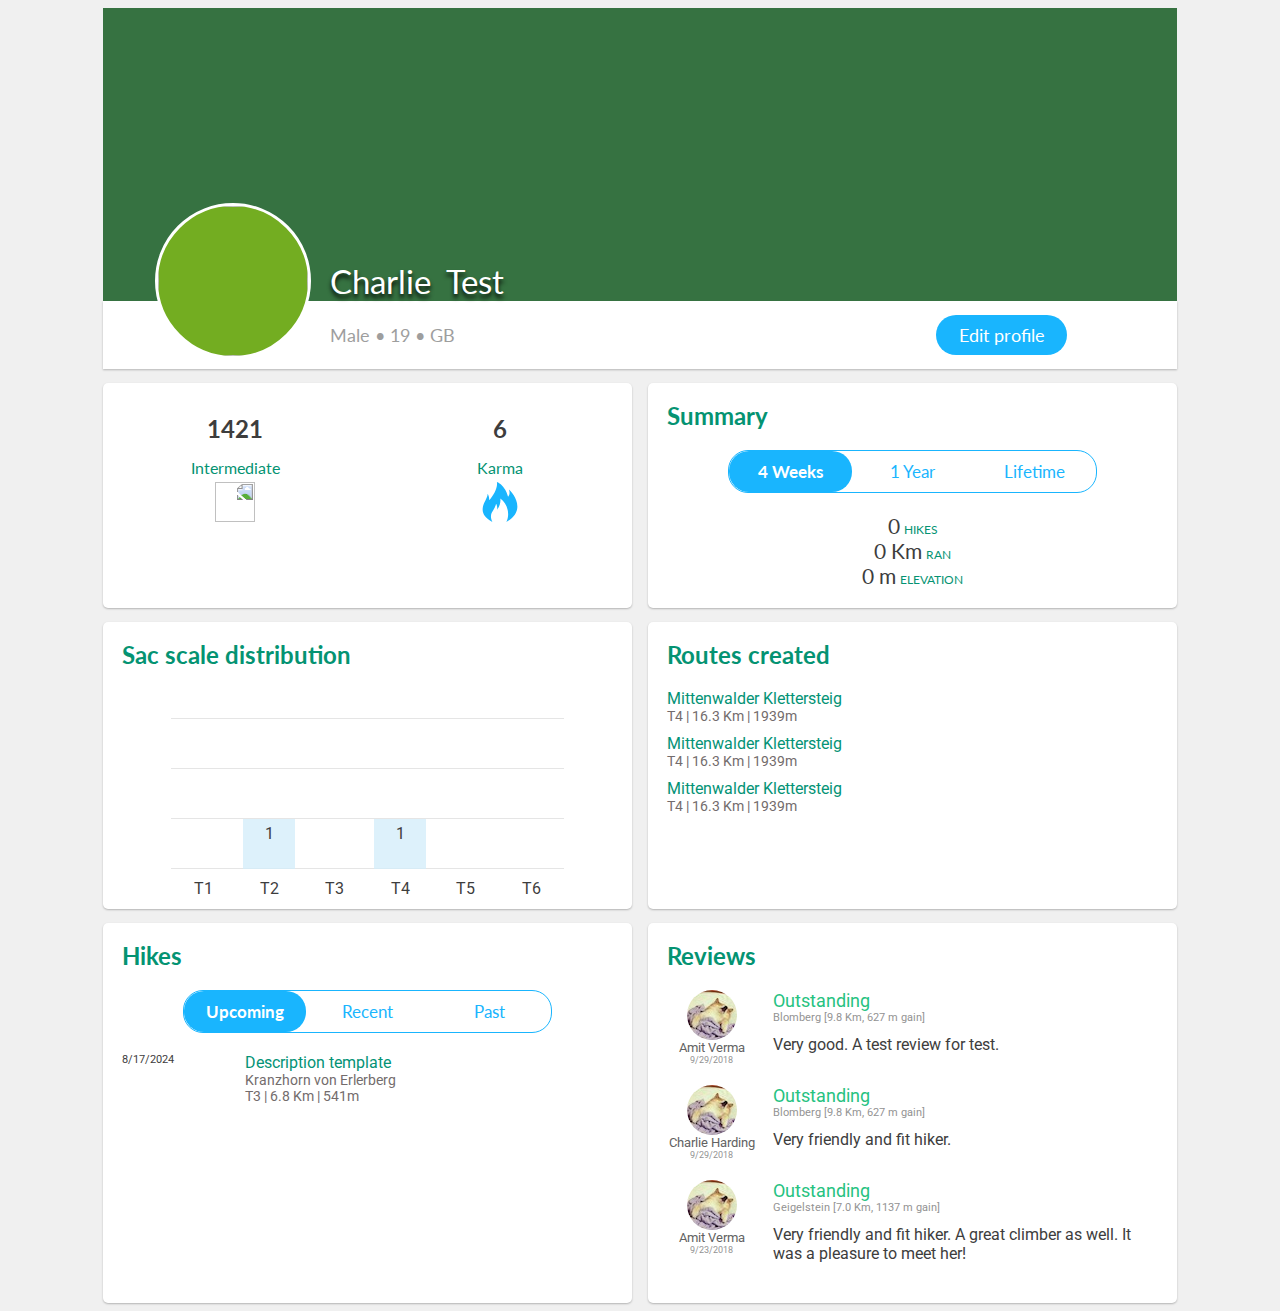
==== commit 54d8cc47: "fall back" ====
--- a/profile.html
+++ b/profile.html
@@ -35,7 +35,7 @@
         <div class="experience">
           <div class="karma"><span data-value="points"></span></div>
           <div class="exp-level" data-value="experience_level_category">Intermediate</div>
-          <div class="exp-icons"><img src="img/adventurer.svg" /></div>
+          <div class="exp-icons hiker"><img src="img/backpacker.svg" /></div>
         </div>
         <div class="experience">
           <div class="karma" data-value="karma_points">100</div>
@@ -350,9 +350,13 @@
   const target = n.getAttribute('data-value').split('.');
   let value = '';
   let obj = data;
-  n.textContent = target.reduce((acc, t)=>{
-    return acc[t]
-  }, data);
+  try {
+    n.textContent = target.reduce((acc, t)=>{
+      return acc[t]
+    }, data);
+  } catch(e) {
+    n.textContent = '';
+  }
 });
 if(data['cover_picture']) {
   document.getElementById('cover-photo').style.backgroundImage = `url(${data['cover_picture']})`;
--- a/style.css
+++ b/style.css
@@ -159,8 +159,12 @@
   width: 40px;
   margin: 0 auto;
 }
+.hiker {
+  transform: rotateY(180deg);
+}
 .exp-level{
-color: #049372;
+  color: #049372;
+  margin: 15px 0 5px
 }
 .exp-level.pts{
 font-size: 12px;
@@ -170,7 +174,7 @@
 
 .karma{
 font-size: 24px;
-/* color: #FE1965; */
+font-weight: bold;
 color : #3D3D3D;
 }
 
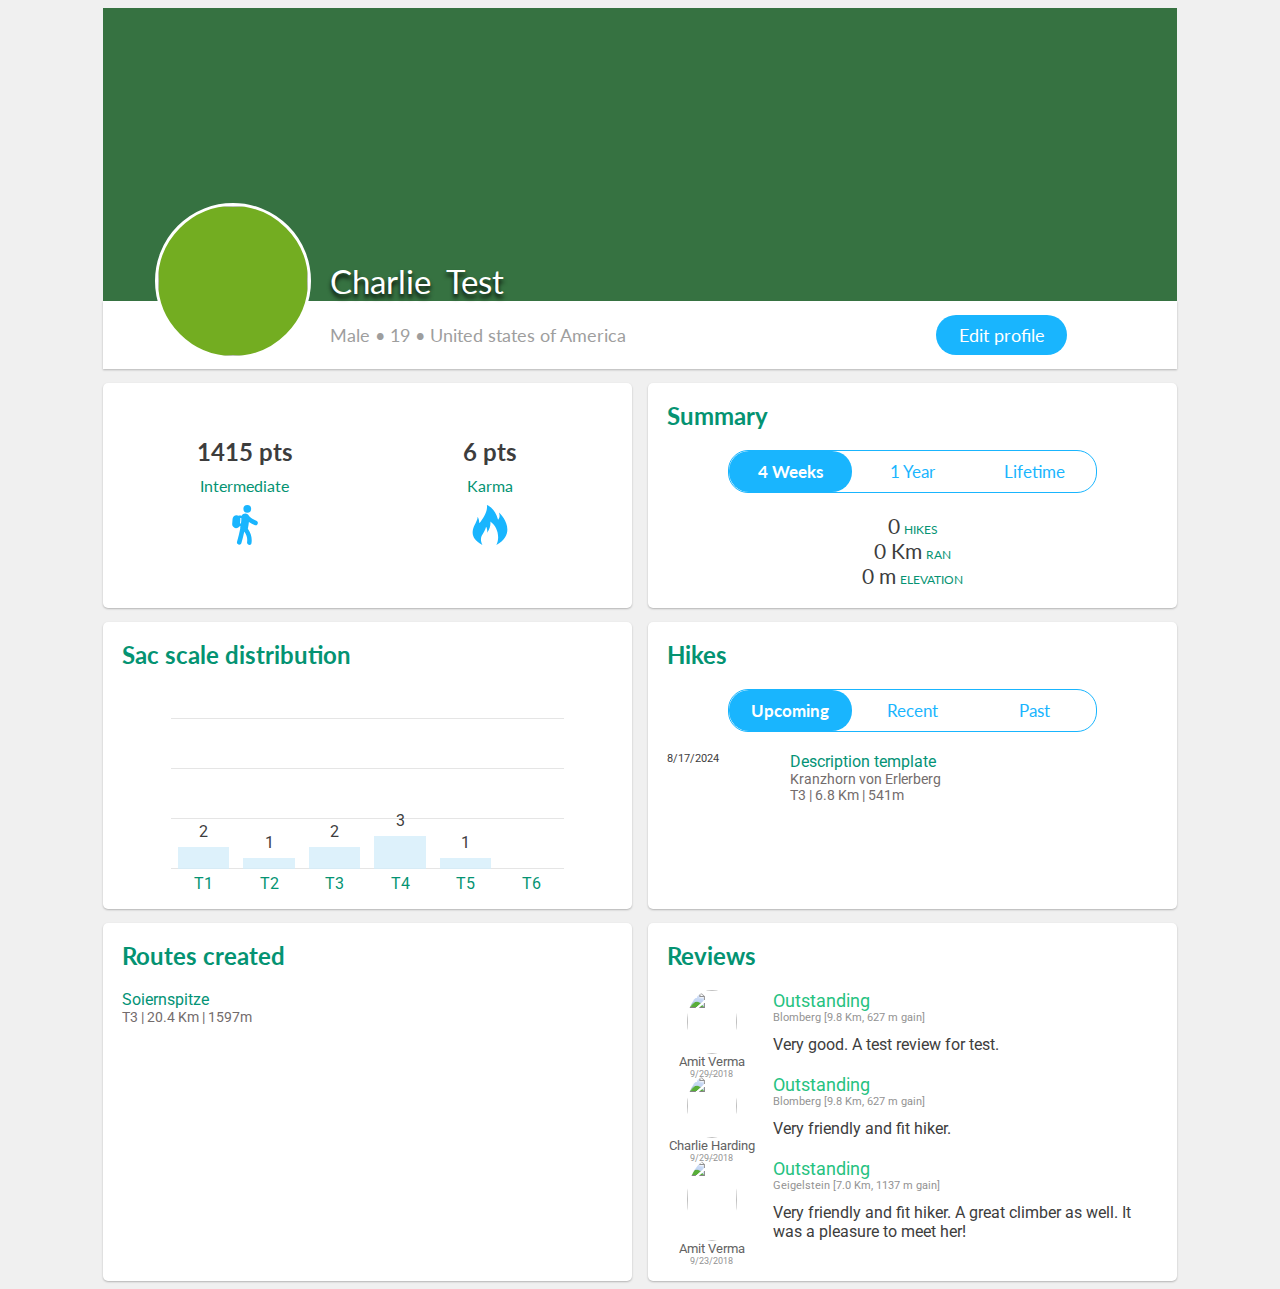
==== commit a9a026fb: "all set" ====
--- a/profile.html
+++ b/profile.html
@@ -20,7 +20,7 @@
         </div>
       </div>
       <div id="basic-info">
-        <h3 class="info"><span data-value="sex">Female</span> • <span data-value="age">21</span> • <span data-value="nationality">United States of America</span></h3>
+        <h3 class="info"><span data-value="sex">Female</span> • <span data-value="age">21</span> • <span data-value="nationality_name">United States of America</span></h3>
         <button class="button">
           <span>Edit profile</span>
         </button>
@@ -33,14 +33,43 @@
     <div id="body">
       <div class="content exp">
         <div class="experience">
-          <div class="karma"><span data-value="points"></span></div>
+          <div class="karma"><span data-value="points"></span> pts</div>
           <div class="exp-level" data-value="experience_level_category">Intermediate</div>
           <div class="exp-icons hiker"><img src="img/backpacker.svg" /></div>
         </div>
         <div class="experience">
-          <div class="karma" data-value="karma_points">100</div>
+          <div class="karma"><span data-value="karma_points"></span> pts</div>
           <div class="exp-level">Karma</div>
           <div class="exp-icons"><img src="img/karma.svg" /></div>
+        </div>
+      </div>
+      <div class="content summary">
+        <h2>Summary</h2>
+        <div class="tab tab-view">
+          <div class="tab-head tab-active" data-tab="lastMonth">
+            4 Weeks
+          </div>
+          <div class="tab-head" data-tab="lastYear">
+            1 Year
+          </div>
+          <div class="tab-head" data-tab="lifeTime">
+            Lifetime
+          </div>
+        </div>
+        <div class="tab-holder lastMonth">
+          <div><span class="exp-data" data-value="hiking_stats.last_month_stats.count"></span> <span class="exp-name">HIKES</span></div>
+          <div><span class="exp-data"><span data-value="hiking_stats.last_month_stats.length"></span> Km</span> <span class="exp-name">RAN</span></div>
+          <div><span class="exp-data"><span data-value="hiking_stats.last_month_stats.elevation_gain"></span> m</span> <span class="exp-name">ELEVATION</span></div>
+        </div>
+        <div class="tab-holder lifeTime hidden">
+            <div><span class="exp-data" data-value="hiking_stats.all_time_stats.count"></span> <span class="exp-name">HIKES</span></div>
+            <div><span class="exp-data"><span data-value="hiking_stats.all_time_stats.length"></span> Km</span> <span class="exp-name">RAN</span></div>
+            <div><span class="exp-data"><span data-value="hiking_stats.all_time_stats.elevation_gain"></span> m</span> <span class="exp-name">ELEVATION</span></div>
+        </div>
+        <div class="tab-holder lastYear hidden">
+            <div><span class="exp-data" data-value="hiking_stats.last_year_stats.count"></span> <span class="exp-name">HIKES</span></div>
+            <div><span class="exp-data"><span data-value="hiking_stats.last_year_stats.length"></span> Km</span> <span class="exp-name">RAN</span></div>
+            <div><span class="exp-data"><span data-value="hiking_stats.last_year_stats.elevation_gain"></span> m</span> <span class="exp-name">ELEVATION</span></div>
         </div>
       </div>
       <div class="content charts">
@@ -65,10 +94,6 @@
             <span title="T6"></span>
           </li>
         </ul>  
-      </div>
-      <div class="content routes">
-        <h2>Routes created</h2>
-        <div id="routesHolder"></div>
       </div>
       <div class="content hikes">
         <h2>Hikes</h2>
@@ -88,34 +113,9 @@
           <div class="tab-holder recentHike hidden"></div>
           <div class="tab-holder pastHike hidden"></div>
       </div>
-      <div class="content summary">
-        <h2>Summary</h2>
-        <div class="tab tab-view">
-          <div class="tab-head tab-active" data-tab="lastMonth">
-            4 Weeks
-          </div>
-          <div class="tab-head" data-tab="lastYear">
-            1 Year
-          </div>
-          <div class="tab-head" data-tab="lifeTime">
-            Lifetime
-          </div>
-        </div>
-        <div class="tab-holder lastMonth">
-          <div><span class="exp-data" data-value="hiking_stats.last_month_stats.count"></span> <span class="exp-name">HIKES</span></div>
-          <div><span class="exp-data"><span data-value="hiking_stats.last_month_stats.length"></span> Km</span> <span class="exp-name">RAN</span></div>
-          <div><span class="exp-data"><span data-value="hiking_stats.last_month_stats.elevation_gain"></span> m</span> <span class="exp-name">ELEVATION</span></div>
-        </div>
-        <div class="tab-holder lifeTime hidden">
-            <div><span class="exp-data" data-value="hiking_stats.all_time_stats.count"></span> <span class="exp-name">HIKES</span></div>
-            <div><span class="exp-data"><span data-value="hiking_stats.all_time_stats.length"></span> Km</span> <span class="exp-name">RAN</span></div>
-            <div><span class="exp-data"><span data-value="hiking_stats.all_time_stats.elevation_gain"></span> m</span> <span class="exp-name">ELEVATION</span></div>
-        </div>
-        <div class="tab-holder lastYear hidden">
-            <div><span class="exp-data" data-value="hiking_stats.last_year_stats.count"></span> <span class="exp-name">HIKES</span></div>
-            <div><span class="exp-data"><span data-value="hiking_stats.last_year_stats.length"></span> Km</span> <span class="exp-name">RAN</span></div>
-            <div><span class="exp-data"><span data-value="hiking_stats.last_year_stats.elevation_gain"></span> m</span> <span class="exp-name">ELEVATION</span></div>
-        </div>
+      <div class="content routes">
+        <h2>Routes created</h2>
+        <div id="routesHolder"></div>
       </div>
       <div class="content reviews">
         <h2>Reviews</h2>
@@ -126,69 +126,160 @@
 </body>
 <script>
 const data = {
+  "upcoming_hikes": [
+    {
+      "date": "2024-08-17T10:00:00Z",
+      "event_title": "Description template",
+      "route": {
+        "elevation_gain": 541,
+        "distance": 6.8,
+        "route_title": "Kranzhorn von Erlerberg",
+        "sac_scale": "T3",
+        "route_id": 261
+      },
+      "activity": "HI",
+      "is_organizer": false,
+      "event_id": 1
+    },
+    {
+      "date": "2019-10-02T09:15:00Z",
+      "activity": "SO",
+      "is_organizer": true,
+      "event_title": "Social meetup test",
+      "event_id": 38
+    }
+  ],
+  "first_name": "Charlie",
+  "route_created_list": [
+    {
+      "elevation_gain": 1597,
+      "distance": 20.4,
+      "sac_scale": "T3",
+      "id": 203,
+      "route_title": "Soiernspitze"
+    }
+  ],
+  "hikes_done": [
+    {
+      "date": "2018-10-21T17:45:00Z",
+      "event_title": "Mittenwalder Klettersteig [16.3 Km, 1940 m gain]",
+      "route": {
+        "elevation_gain": 1939,
+        "distance": 16.3,
+        "route_title": "Mittenwalder Klettersteig",
+        "sac_scale": "T4",
+        "route_id": 194
+      },
+      "activity": "HI",
+      "is_organizer": true,
+      "event_id": 18
+    },
+    {
+      "date": "2018-12-11T12:05:00Z",
+      "event_title": "Hochkalter-Überschreitung mit Steinberg [4.5 Km, 199 m gain]",
+      "route": {
+        "elevation_gain": 199,
+        "distance": 4.5,
+        "route_title": "Hochkalter-Überschreitung mit Steinberg",
+        "sac_scale": "T2",
+        "route_id": 205
+      },
+      "activity": "HI",
+      "is_organizer": false,
+      "event_id": 22
+    }
+  ],
   "reviews": [
     {
       "comment": "Very good. A test review for test.",
+      "reviewer_id": 1,
+      "reviewer_pic": "http://52.59.231.187/media/CACHE/images/user_6/Thaneller/f1ccae5acd4f0aad76395c9753a7b147.jpg",
+      "reviewer_name": "Amit Verma",
       "event_datetime": "2018-09-29T20:05:00Z",
       "rating": 5,
       "event_title": "Blomberg [9.8 Km, 627 m gain]",
       "no_show": false,
-      "reviewer_name": "Amit Verma",
-      "reviewer_id": 1,
       "event_id": 11
     },
     {
       "comment": "Very friendly and fit hiker.",
+      "reviewer_id": 5,
+      "reviewer_pic": "http://52.59.231.187/media/CACHE/images/user_6/Thaneller/f1ccae5acd4f0aad76395c9753a7b147.jpg",
+      "reviewer_name": "Charlie Harding",
       "event_datetime": "2018-09-29T20:05:00Z",
       "rating": 5,
       "event_title": "Blomberg [9.8 Km, 627 m gain]",
       "no_show": false,
-      "reviewer_name": "Charlie Harding",
-      "reviewer_id": 5,
       "event_id": 11
     },
     {
       "comment": "Very friendly and fit hiker. A great climber as well. It was a pleasure to meet her!",
+      "reviewer_id": 1,
+      "reviewer_pic": "http://52.59.231.187/media/CACHE/images/user_6/Thaneller/f1ccae5acd4f0aad76395c9753a7b147.jpg",
+      "reviewer_name": "Amit Verma",
       "event_datetime": "2018-09-23T05:05:00Z",
       "rating": 5,
       "event_title": "Geigelstein [7.0 Km, 1137 m gain]",
       "no_show": false,
-      "reviewer_name": "Amit Verma",
-      "reviewer_id": 1,
       "event_id": 10
     }
   ],
+  "recently_completed_hikes": [
+    {
+      "date": "2018-08-25T15:20:00Z",
+      "event_title": "Gieenbachklamm [4.5 Km, 199 m gain]",
+      "route": {
+        "elevation_gain": 199,
+        "distance": 4.5,
+        "route_title": "Hochkalter-Überschreitung mit Steinberg",
+        "sac_scale": "T2",
+        "route_id": 205
+      },
+      "activity": "HI",
+      "is_organizer": false,
+      "event_id": 8
+    },
+    {
+      "date": "2019-02-20T21:15:00Z",
+      "event_title": "es-us charlie",
+      "route": {
+        "elevation_gain": 199,
+        "distance": 4.5,
+        "route_title": "Hochkalter-Überschreitung mit Steinberg",
+        "sac_scale": "T2",
+        "route_id": 205
+      },
+      "activity": "HI",
+      "is_organizer": true,
+      "event_id": 62
+    },
+    {
+      "date": "2019-03-08T12:05:00Z",
+      "activity": "BO",
+      "is_organizer": true,
+      "event_title": "Bouldering",
+      "event_id": 68
+    },
+    {
+      "date": "2019-03-07T12:05:00Z",
+      "activity": "SK",
+      "is_organizer": true,
+      "event_title": "Skiing today",
+      "event_id": 69
+    }
+  ],
+  "cover_picture": "http://52.59.231.187/media/user_6/A_Fabulous_Sunset_PdTS4gT.jpg",
+  "profile_picture_thumbnail": "http://52.59.231.187/media/CACHE/images/user_6/Thaneller/f1ccae5acd4f0aad76395c9753a7b147.jpg",
+  "cover_picture_thumbnail": "http://52.59.231.187/media/CACHE/images/user_6/A_Fabulous_Sunset_PdTS4gT/e695f5816d726bd2f762642b50dd198a.jpg",
+  "last_name": "Test",
   "experience_level_category": "Intermediate",
+  "sex": "Male",
+  "nationality_name": "United states of America",
+  "nationality_code": "GB",
+  "points": 1415,
   "member_since": "2018-10-25T16:24:35Z",
-  "first_name": "Charlie",
-  "nationality": "GB",
+  "age": 19,
   "karma_points": 6,
-  "last_name": "Test",
-  "hiking_stats": {
-    "last_year_stats": {
-      "count": 2,
-      "length": 20.8,
-      "elevation_gain": 2139
-    },
-    "last_month_stats": {
-      "count": 0,
-      "length": 0,
-      "elevation_gain": 0
-    },
-    "all_time_stats": {
-      "count": 2,
-      "length": 20.8,
-      "elevation_gain": 2139
-    },
-    "sac_scale_distribution_stats": {
-      "T5": 0,
-      "T2": 1,
-      "T4": 1,
-      "T1": 0,
-      "T3": 0,
-      "T6": 0
-    }
-  },
   "reviews_value": [
     [
       "5",
@@ -212,134 +303,34 @@
     ]
   ],
   "id": 6,
-  "upcoming_hikes": [
-    {
-      "date": "2024-08-17T10:00:00Z",
-      "route": {
-        "route_id": 261,
-        "route_title": "Kranzhorn von Erlerberg",
-        "distance": 6.8,
-        "elevation_gain": 541,
-        "sac_scale": "T3"
-      },
-      "is_organizer": false,
-      "event_title": "Description template",
-      "activity": "HI",
-      "event_id": 1
-    },
-    {
-      "event_title": "Social meetup test",
-      "date": "2019-10-02T09:15:00Z",
-      "activity": "SO",
-      "event_id": 38,
-      "is_organizer": true
-    }
-  ],
-  "cover_picture": "http://52.59.231.187/media/user_6/A_Fabulous_Sunset_PdTS4gT.jpg",
-  "hikes_done": [
-    {
-      "date": "2018-10-21T17:45:00Z",
-      "route": {
-        "route_id": 194,
-        "route_title": "Mittenwalder Klettersteig",
-        "distance": 16.3,
-        "elevation_gain": 1939,
-        "sac_scale": "T4"
-      },
-      "is_organizer": true,
-      "event_title": "Mittenwalder Klettersteig [16.3 Km, 1940 m gain]",
-      "activity": "HI",
-      "event_id": 18
-    },
-    {
-      "date": "2018-12-11T12:05:00Z",
-      "route": {
-        "route_id": 205,
-        "route_title": "Hochkalter-Überschreitung mit Steinberg",
-        "distance": 4.5,
-        "elevation_gain": 199,
-        "sac_scale": "T2"
-      },
-      "is_organizer": false,
-      "event_title": "Hochkalter-Überschreitung mit Steinberg [4.5 Km, 199 m gain]",
-      "activity": "HI",
-      "event_id": 22
-    }
-  ],
-  "route_created_list": [
-  {
-				"route_id": 194,
-				"route_title": "Mittenwalder Klettersteig",
-				"distance": 16.3,
-				"elevation_gain": 1939,
-				"sac_scale": "T4"
-			}  ,
-      {
-				"route_id": 194,
-				"route_title": "Mittenwalder Klettersteig",
-				"distance": 16.3,
-				"elevation_gain": 1939,
-				"sac_scale": "T4"
-			}  
-      ,{
-				"route_id": 194,
-				"route_title": "Mittenwalder Klettersteig",
-				"distance": 16.3,
-				"elevation_gain": 1939,
-				"sac_scale": "T4"
-			}    
-  ],
-  "points": 1421,
-  "cover_picture_thumbnail": "http://52.59.231.187/media/CACHE/images/user_6/A_Fabulous_Sunset_PdTS4gT/e695f5816d726bd2f762642b50dd198a.jpg",
-  "profile_picture_thumbnail": "http://52.59.231.187/media/CACHE/images/user_6/Thaneller/f1ccae5acd4f0aad76395c9753a7b147.jpg",
   "upcoming_waitlisted_hikes": [],
+  "hiking_stats": {
+    "last_year_stats": {
+      "elevation_gain": 2139,
+      "length": 20.8,
+      "count": 2
+    },
+    "sac_scale_distribution_stats": {
+      "T2": 1,
+      "T1": 2,
+      "T3": 2,
+      "T5": 1,
+      "T4": 3,
+      "T6": 0
+    },
+    "last_month_stats": {
+      "elevation_gain": 0,
+      "length": 0,
+      "count": 0
+    },
+    "all_time_stats": {
+      "elevation_gain": 2139,
+      "length": 20.8,
+      "count": 2
+    }
+  },
   "profile_picture": "http://52.59.231.187/media/user_6/Thaneller.jpg",
-  "recently_completed_hikes": [
-    {
-      "date": "2018-08-25T15:20:00Z",
-      "route": {
-        "route_id": 205,
-        "route_title": "Hochkalter-Überschreitung mit Steinberg",
-        "distance": 4.5,
-        "elevation_gain": 199,
-        "sac_scale": "T2"
-      },
-      "is_organizer": false,
-      "event_title": "Gieenbachklamm [4.5 Km, 199 m gain]",
-      "activity": "HI",
-      "event_id": 8
-    },
-    {
-      "date": "2019-02-20T21:15:00Z",
-      "route": {
-        "route_id": 205,
-        "route_title": "Hochkalter-Überschreitung mit Steinberg",
-        "distance": 4.5,
-        "elevation_gain": 199,
-        "sac_scale": "T2"
-      },
-      "is_organizer": true,
-      "event_title": "es-us charlie",
-      "activity": "HI",
-      "event_id": 62
-    },
-    {
-      "event_title": "Bouldering",
-      "date": "2019-03-08T12:05:00Z",
-      "activity": "BO",
-      "event_id": 68,
-      "is_organizer": true
-    },
-    {
-      "event_title": "Skiing today",
-      "date": "2019-03-07T12:05:00Z",
-      "activity": "SK",
-      "event_id": 69,
-      "is_organizer": true
-    }
-  ],
-  "age": 19,
-  "sex": "Male"
+  "nationality": "None"
 };
 
 document.querySelectorAll('[data-value]').forEach(n => {
@@ -387,7 +378,7 @@
     const eventDate = new Date(r.event_datetime);
     review.innerHTML = `
       <div class="review-deets">
-        <div class="img-icon"><img src="img/reviewer.jpg" /></div>
+        <div class="img-icon"><img src="${r.reviewer_pic}" /></div>
         <div class="reviewer-name">${r.reviewer_name}</div>
         <div class="review-date">${eventDate.toLocaleDateString()}</div>
       </div>
@@ -435,14 +426,14 @@
   })
 }
 
-// chart data - hiking_stats.sac_scale_distribution_stats   
+// set chart
 const chartObj = data.hiking_stats.sac_scale_distribution_stats;
 const totalHikes = Object.values(chartObj).reduce((x, y) => x + y);
 Object.keys(chartObj).forEach(k => {
   const ele = document.querySelector(`[title="${k}"]`);
   if (ele && chartObj[k]) {
     ele.style.height = Math.floor(chartObj[k]/totalHikes*100);
-    ele.textContent = chartObj[k];
+    ele.setAttribute('data-label', chartObj[k]);
   }
 })
 
--- a/style.css
+++ b/style.css
@@ -149,10 +149,10 @@
   margin-bottom: 20px;
 }
 .content.exp{
-  padding: 31px 0 31px 0;
   text-align:center;
   display: grid;
   grid-template-columns: 1fr 1fr;
+  align-content: center;
 }
 .exp-icons{
   height:40px;
@@ -164,7 +164,7 @@
 }
 .exp-level{
   color: #049372;
-  margin: 15px 0 5px
+  margin: 10px 0;
 }
 .exp-level.pts{
 font-size: 12px;
@@ -188,6 +188,9 @@
   text-align: center;
 }
 
+.experience {
+  max-height: 115px;
+}
 .exp-data{
 font-size: 21px;
 color: #3D3D3D;
@@ -240,6 +243,7 @@
 .hike{
   display:grid;
   grid-template-columns: 1fr 3fr;
+  margin-bottom: 10px;
 }
 .subtitle{
 font-size: 14px;
@@ -312,12 +316,12 @@
   background-position: left top;
 }
 .chart li {
-  position: relative;
   display: table-cell;
   vertical-align: bottom;
   height: 200px;
 }
 .chart span {
+  position: relative;
   margin: 0 7px;
   display: block;
   background: rgba(209, 236, 250, 0.75);
@@ -325,15 +329,25 @@
   text-align: center;
   line-height: 30px;
 }
+.chart span:after {
+  position: absolute;
+  left: 0;
+  right: 0;
+  top: 100%;
+  display: block;
+  text-align: center;
+  content: attr(title);
+  word-wrap: break-word;
+  color: #049372;
+}
 .chart span:before {
   position: absolute;
   left: 0;
   right: 0;
-  top: 100%;
-  padding: 5px 1em 0;
+  bottom: 100%;
   display: block;
   text-align: center;
-  content: attr(title);
+  content: attr(data-label);
   word-wrap: break-word;
 }
 
@@ -419,7 +433,6 @@
     margin: 0 auto 10px;
   }
   .content{
-    padding: 10px 19px 16px 19px;
     margin: 8px 0 8px 0;
   }
   .tab{
@@ -434,7 +447,7 @@
 @media screen and (min-width: 1024px)  {
   #center {width:85%}
 }
-@media screen and (min-width 768) and (max-width: 1024px)  {
+@media screen and (min-width: 768px) and (max-width: 1024px)  {
 .button{
   margin: 14px 10px 0 76px}
 #profile-pic {
